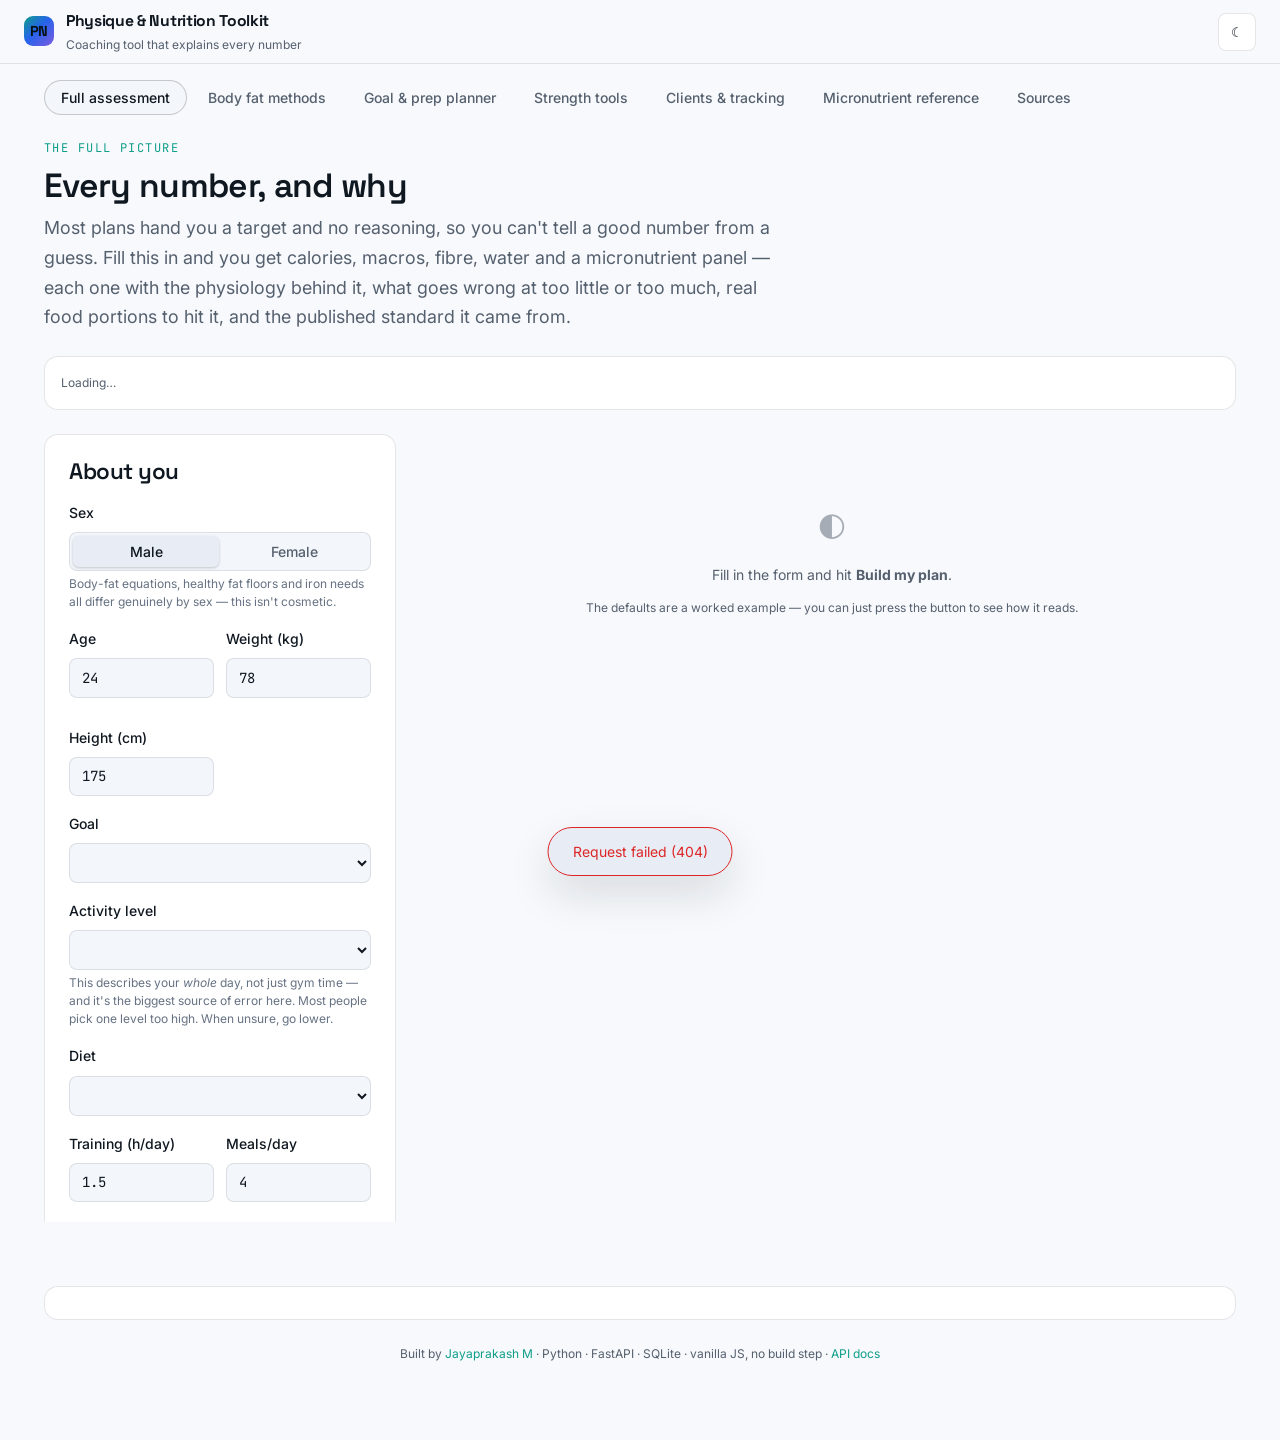
==== static/index.html @ 99d25354 "Physique & Nutrition Coaching Toolkit — evidence-based targets that explain themselves A coaching to" ====
<!DOCTYPE html>
<html lang="en" data-theme="dark">
<head>
  <meta charset="UTF-8" />
  <meta name="viewport" content="width=device-width, initial-scale=1.0" />
  <title>Physique &amp; Nutrition Coaching Toolkit</title>
  <meta name="description" content="Evidence-based physique and nutrition targets that explain themselves — every number comes with the physiology behind it, real food portions, and the published standard it came from." />

  <link rel="icon" type="image/svg+xml" href="/static/favicon.svg" />

  <link rel="preconnect" href="https://fonts.googleapis.com" />
  <link rel="preconnect" href="https://fonts.gstatic.com" crossorigin />
  <link href="https://fonts.googleapis.com/css2?family=Space+Grotesk:wght@400;500;600;700&family=Inter:wght@400;500;600&family=JetBrains+Mono:wght@400;500;600;700&display=swap" rel="stylesheet" />

  <link rel="stylesheet" href="/static/css/theme.css" />
  <link rel="stylesheet" href="/static/css/app.css" />
</head>
<body>

<!-- ========================= NAV ========================= -->
<nav class="nav">
  <div class="nav__brand">
    <span class="nav__mark" aria-hidden="true">PN</span>
    <span class="nav__brand-text">
      Physique &amp; Nutrition Toolkit
      <span class="nav__brand-sub">Coaching tool that explains every number</span>
    </span>
  </div>
  <span class="nav__spacer"></span>
  <button class="icon-btn" id="themeToggle" title="Switch light / dark theme" aria-label="Switch theme">
    <span id="themeIcon" aria-hidden="true">☀</span>
  </button>
</nav>

<!-- ========================= TABS ========================= -->
<div class="tabs" role="tablist" aria-label="Sections">
  <button class="tab" role="tab" data-tab="assess"   aria-selected="true">Full assessment</button>
  <button class="tab" role="tab" data-tab="bodyfat"  aria-selected="false">Body fat methods</button>
  <button class="tab" role="tab" data-tab="prep"     aria-selected="false">Goal &amp; prep planner</button>
  <button class="tab" role="tab" data-tab="strength" aria-selected="false">Strength tools</button>
  <button class="tab" role="tab" data-tab="clients"  aria-selected="false">Clients &amp; tracking</button>
  <button class="tab" role="tab" data-tab="learn"    aria-selected="false">Micronutrient reference</button>
  <button class="tab" role="tab" data-tab="sources"  aria-selected="false">Sources</button>
</div>

<main class="wrap">

  <!-- ================= TAB: FULL ASSESSMENT ================= -->
  <section class="panel" id="panel-assess" role="tabpanel">
    <div class="page-head">
      <div class="eyebrow">The full picture</div>
      <h1>Every number, and why</h1>
      <p>
        Most plans hand you a target and no reasoning, so you can't tell a good
        number from a guess. Fill this in and you get calories, macros, fibre,
        water and a micronutrient panel — each one with the physiology behind it,
        what goes wrong at too little or too much, real food portions to hit it,
        and the published standard it came from.
      </p>
    </div>

    <div class="disclaimer" id="disclaimerTop">Loading…</div>

    <div class="split">
      <!-- ---------- FORM RAIL ---------- -->
      <form class="rail" id="assessForm">
        <div class="card">
          <div class="card__head"><h2>About you</h2></div>

          <div class="field">
            <span class="field-label">Sex</span>
            <div class="seg" data-seg="sex">
              <button type="button" data-value="male" aria-pressed="true">Male</button>
              <button type="button" data-value="female" aria-pressed="false">Female</button>
            </div>
            <div class="field__help">
              Body-fat equations, healthy fat floors and iron needs all differ
              genuinely by sex — this isn't cosmetic.
            </div>
          </div>

          <div class="row">
            <div class="field">
              <label for="age">Age</label>
              <input type="number" id="age" value="24" min="10" max="100" required />
            </div>
            <div class="field">
              <label for="weight">Weight (kg)</label>
              <input type="number" id="weight" value="78" min="25" max="300" step="0.1" required />
            </div>
            <div class="field">
              <label for="height">Height (cm)</label>
              <input type="number" id="height" value="175" min="100" max="250" step="0.5" required />
            </div>
          </div>

          <div class="field">
            <label for="goal">Goal</label>
            <select id="goal"></select>
          </div>

          <div class="field">
            <label for="activity">Activity level</label>
            <select id="activity"></select>
            <div class="field__help">
              This describes your <em>whole</em> day, not just gym time — and it's
              the biggest source of error here. Most people pick one level too
              high. When unsure, go lower.
            </div>
          </div>

          <div class="field">
            <label for="diet">Diet</label>
            <select id="diet"></select>
          </div>

          <div class="row">
            <div class="field">
              <label for="trainingHours">Training (h/day)</label>
              <input type="number" id="trainingHours" value="1.5" min="0" max="8" step="0.25" />
            </div>
            <div class="field">
              <label for="meals">Meals/day</label>
              <input type="number" id="meals" value="4" min="1" max="8" />
            </div>
          </div>

          <div class="field">
            <label for="climate">Climate</label>
            <select id="climate"></select>
          </div>
        </div>

        <!-- ---------- MEASUREMENTS ---------- -->
        <div class="card">
          <div class="card__head"><h2>Measurements</h2></div>
          <p class="card__hint" id="techniqueHint"></p>

          <details class="fold" open>
            <summary>Already know your body fat?</summary>
            <div class="fold__body">
              <div class="field">
                <label for="bodyfatPct">Body fat %</label>
                <input type="number" id="bodyfatPct" min="2" max="70" step="0.1" placeholder="e.g. 15.2" />
                <div class="field__help">
                  From a DEXA scan, BodPod, InBody or a coach's callipers. If you
                  enter this it overrides every estimate below — a real
                  measurement beats a formula.
                </div>
              </div>
            </div>
          </details>

          <details class="fold" open>
            <summary>Tape measurements (Navy method)</summary>
            <div class="fold__body">
              <div class="row">
                <div class="field">
                  <label for="g_neck">Neck (cm)</label>
                  <input type="number" id="g_neck" value="39" min="20" max="70" step="0.5" />
                </div>
                <div class="field">
                  <label for="g_waist">Waist (cm)</label>
                  <input type="number" id="g_waist" value="82" min="40" max="200" step="0.5" />
                </div>
                <div class="field" id="hipField">
                  <label for="g_hip">Hip (cm)</label>
                  <input type="number" id="g_hip" min="50" max="200" step="0.5" />
                </div>
              </div>
              <div class="field__help" id="girthHelp"></div>
            </div>
          </details>

          <details class="fold">
            <summary>Calliper skinfolds (Jackson–Pollock)</summary>
            <div class="fold__body">
              <p class="xs muted">
                Fill 3 sites for the 3-site equation, or all 7 for the 7-site.
                Sites for the 3-site method differ by sex — the ones you need are
                marked below.
              </p>
              <div class="row">
                <div class="field"><label for="s_chest">Chest (mm)</label><input type="number" id="s_chest" min="1" max="80" step="0.5" /></div>
                <div class="field"><label for="s_abdomen">Abdomen (mm)</label><input type="number" id="s_abdomen" min="1" max="80" step="0.5" /></div>
                <div class="field"><label for="s_thigh">Thigh (mm)</label><input type="number" id="s_thigh" min="1" max="80" step="0.5" /></div>
                <div class="field"><label for="s_triceps">Triceps (mm)</label><input type="number" id="s_triceps" min="1" max="80" step="0.5" /></div>
                <div class="field"><label for="s_suprailiac">Suprailiac (mm)</label><input type="number" id="s_suprailiac" min="1" max="80" step="0.5" /></div>
                <div class="field"><label for="s_subscapular">Subscapular (mm)</label><input type="number" id="s_subscapular" min="1" max="80" step="0.5" /></div>
                <div class="field"><label for="s_midaxillary">Midaxillary (mm)</label><input type="number" id="s_midaxillary" min="1" max="80" step="0.5" /></div>
              </div>
              <div class="field__help" id="skinfoldHelp"></div>
            </div>
          </details>
        </div>

        <!-- ---------- CONTEXT / SAFETY ---------- -->
        <div class="card">
          <div class="card__head"><h2>Goal &amp; safety context</h2></div>

          <div class="field">
            <label for="targetBf">Target body fat % <span class="muted xs">(optional)</span></label>
            <input type="number" id="targetBf" min="2" max="60" step="0.5" placeholder="e.g. 12" />
          </div>

          <label class="checkbox">
            <input type="checkbox" id="contestPrep" />
            <span>Preparing for a contest
              <small>Adds prep-specific electrolyte and micronutrient flags</small>
            </span>
          </label>

          <label class="checkbox">
            <input type="checkbox" id="pregnant" />
            <span>Pregnant or breastfeeding
              <small>Needs clinical guidance — these targets won't apply</small>
            </span>
          </label>

          <label class="checkbox">
            <input type="checkbox" id="medicalConditions" />
            <span>Managing a medical condition
              <small>Kidney, liver, thyroid, diabetes, heart — anything that changes safe targets</small>
            </span>
          </label>

          <button type="submit" class="btn btn--primary btn--full" id="assessBtn">
            Build my plan
          </button>
        </div>
      </form>

      <!-- ---------- RESULTS ---------- -->
      <div id="assessResults">
        <div class="empty">
          <div class="empty__icon" aria-hidden="true">◐</div>
          <p>Fill in the form and hit <strong>Build my plan</strong>.</p>
          <p class="xs">The defaults are a worked example — you can just press the button to see how it reads.</p>
        </div>
      </div>
    </div>
  </section>

  <!-- ================= TAB: BODY FAT ================= -->
  <section class="panel" id="panel-bodyfat" role="tabpanel" hidden>
    <div class="page-head">
      <div class="eyebrow">Four methods, one body</div>
      <h1>Body fat, honestly</h1>
      <p>
        Four estimation methods run side by side. They will disagree — and that
        disagreement is the most useful thing on the screen, because it shows you
        the error bars every single-number body-fat reading hides.
      </p>
    </div>

    <div class="split">
      <form class="rail" id="bfForm">
        <div class="card">
          <div class="card__head"><h2>Measurements</h2></div>

          <div class="field">
            <span class="field-label">Sex</span>
            <div class="seg" data-seg="bfSex">
              <button type="button" data-value="male" aria-pressed="true">Male</button>
              <button type="button" data-value="female" aria-pressed="false">Female</button>
            </div>
          </div>

          <div class="row">
            <div class="field"><label for="bf_age">Age</label><input type="number" id="bf_age" value="24" min="10" max="100" /></div>
            <div class="field"><label for="bf_weight">Weight (kg)</label><input type="number" id="bf_weight" value="78" min="25" max="300" step="0.1" /></div>
            <div class="field"><label for="bf_height">Height (cm)</label><input type="number" id="bf_height" value="175" min="100" max="250" step="0.5" /></div>
          </div>

          <details class="fold" open>
            <summary>Tape (Navy)</summary>
            <div class="fold__body">
              <div class="row">
                <div class="field"><label for="bf_neck">Neck (cm)</label><input type="number" id="bf_neck" value="39" step="0.5" /></div>
                <div class="field"><label for="bf_waist">Waist (cm)</label><input type="number" id="bf_waist" value="82" step="0.5" /></div>
                <div class="field"><label for="bf_hip">Hip (cm)</label><input type="number" id="bf_hip" step="0.5" /></div>
              </div>
            </div>
          </details>

          <details class="fold" open>
            <summary>Skinfolds (mm)</summary>
            <div class="fold__body">
              <div class="row">
                <div class="field"><label for="bf_s_chest">Chest</label><input type="number" id="bf_s_chest" value="8" step="0.5" /></div>
                <div class="field"><label for="bf_s_abdomen">Abdomen</label><input type="number" id="bf_s_abdomen" value="16" step="0.5" /></div>
                <div class="field"><label for="bf_s_thigh">Thigh</label><input type="number" id="bf_s_thigh" value="10" step="0.5" /></div>
                <div class="field"><label for="bf_s_triceps">Triceps</label><input type="number" id="bf_s_triceps" step="0.5" /></div>
                <div class="field"><label for="bf_s_suprailiac">Suprailiac</label><input type="number" id="bf_s_suprailiac" step="0.5" /></div>
                <div class="field"><label for="bf_s_subscapular">Subscapular</label><input type="number" id="bf_s_subscapular" step="0.5" /></div>
                <div class="field"><label for="bf_s_midaxillary">Midaxillary</label><input type="number" id="bf_s_midaxillary" step="0.5" /></div>
              </div>
            </div>
          </details>

          <button type="submit" class="btn btn--primary btn--full">Compare methods</button>
        </div>
      </form>

      <div id="bfResults">
        <div class="empty">
          <div class="empty__icon" aria-hidden="true">◑</div>
          <p>Enter measurements to compare all four methods.</p>
        </div>
      </div>
    </div>
  </section>

  <!-- ================= TAB: PREP PLANNER ================= -->
  <section class="panel" id="panel-prep" role="tabpanel" hidden>
    <div class="page-head">
      <div class="eyebrow">From here to there</div>
      <h1>Goal &amp; contest prep planner</h1>
      <p>
        "I'm X% now and want Y% by this date." This works out the weekly rate that
        needs, projects it week by week, and tells you plainly if the timeline is
        asking for something that costs muscle.
      </p>
    </div>

    <div class="split">
      <form class="rail" id="prepForm">
        <div class="card">
          <div class="card__head"><h2>Your target</h2></div>

          <div class="field">
            <span class="field-label">Sex</span>
            <div class="seg" data-seg="prepSex">
              <button type="button" data-value="male" aria-pressed="true">Male</button>
              <button type="button" data-value="female" aria-pressed="false">Female</button>
            </div>
          </div>

          <div class="field">
            <label for="p_weight">Current weight (kg)</label>
            <input type="number" id="p_weight" value="85" min="25" max="300" step="0.1" />
          </div>
          <div class="field">
            <label for="p_current">Current body fat %</label>
            <input type="number" id="p_current" value="20" min="2" max="70" step="0.1" />
          </div>
          <div class="field">
            <label for="p_target">Target body fat %</label>
            <input type="number" id="p_target" value="12" min="2" max="60" step="0.1" />
          </div>
          <div class="field">
            <label for="p_weeks">Weeks available</label>
            <input type="number" id="p_weeks" value="20" min="1" max="104" />
            <div class="field__help">
              Weeks until your date. This is the one variable you can change for
              free — everything else costs you muscle.
            </div>
          </div>

          <button type="submit" class="btn btn--primary btn--full">Project it</button>
        </div>
      </form>

      <div id="prepResults">
        <div class="empty">
          <div class="empty__icon" aria-hidden="true">◒</div>
          <p>Set a target and a deadline to see the week-by-week projection.</p>
        </div>
      </div>
    </div>
  </section>

  <!-- ================= TAB: STRENGTH ================= -->
  <section class="panel" id="panel-strength" role="tabpanel" hidden>
    <div class="page-head">
      <div class="eyebrow">Barbell maths</div>
      <h1>Strength tools</h1>
      <p>
        Estimate a one-rep max from a set you actually did, turn it into a
        percentage-based loading table, and score a powerlifting total against
        bodyweight with DOTS and Wilks.
      </p>
    </div>

    <div class="split">
      <form class="rail" id="strForm">
        <div class="card">
          <div class="card__head"><h2>1RM estimate</h2></div>
          <div class="row">
            <div class="field">
              <label for="st_weight">Weight lifted (kg)</label>
              <input type="number" id="st_weight" value="140" min="1" max="600" step="0.5" />
            </div>
            <div class="field">
              <label for="st_reps">Reps completed</label>
              <input type="number" id="st_reps" value="5" min="1" max="20" />
            </div>
          </div>
          <div class="field__help">
            Only meaningful if the set was close to failure. Below ~10 reps is
            most accurate — a 20-rep set measures conditioning, not max strength.
          </div>
        </div>

        <div class="card">
          <div class="card__head"><h3>Powerlifting total <span class="chip">optional</span></h3></div>
          <div class="field">
            <span class="field-label">Sex</span>
            <div class="seg" data-seg="strSex">
              <button type="button" data-value="male" aria-pressed="true">Male</button>
              <button type="button" data-value="female" aria-pressed="false">Female</button>
            </div>
          </div>
          <div class="row">
            <div class="field">
              <label for="st_bw">Bodyweight (kg)</label>
              <input type="number" id="st_bw" value="83" min="25" max="300" step="0.1" />
            </div>
            <div class="field">
              <label for="st_total">Total (kg)</label>
              <input type="number" id="st_total" value="520" min="50" max="1500" step="2.5" />
            </div>
          </div>
          <div class="field__help">Squat + bench + deadlift combined.</div>
          <button type="submit" class="btn btn--primary btn--full">Calculate</button>
        </div>
      </form>

      <div id="strResults">
        <div class="empty">
          <div class="empty__icon" aria-hidden="true">◓</div>
          <p>Enter a set to estimate your 1RM.</p>
        </div>
      </div>
    </div>
  </section>

  <!-- ================= TAB: CLIENTS ================= -->
  <section class="panel" id="panel-clients" role="tabpanel" hidden>
    <div class="page-head">
      <div class="eyebrow">Track it over time</div>
      <h1>Clients &amp; progress</h1>
      <p>
        Save a client, log measurements over time, and watch the trend. A single
        reading is noise — the line across eight weeks is the information.
      </p>
    </div>

    <div class="split">
      <div class="rail">
        <div class="card">
          <div class="card__head"><h2>New client</h2></div>
          <form id="clientForm">
            <div class="field">
              <label for="c_name">Name</label>
              <input type="text" id="c_name" required maxlength="80" placeholder="Client name" />
            </div>
            <div class="field">
              <span class="field-label">Sex</span>
              <div class="seg" data-seg="cSex">
                <button type="button" data-value="male" aria-pressed="true">Male</button>
                <button type="button" data-value="female" aria-pressed="false">Female</button>
              </div>
            </div>
            <div class="row">
              <div class="field"><label for="c_age">Age</label><input type="number" id="c_age" value="25" min="10" max="100" /></div>
              <div class="field"><label for="c_height">Height (cm)</label><input type="number" id="c_height" value="172" min="100" max="250" step="0.5" /></div>
            </div>
            <div class="field">
              <label for="c_diet">Diet</label>
              <select id="c_diet"></select>
            </div>
            <div class="field">
              <label for="c_goal">Goal</label>
              <select id="c_goal"></select>
            </div>
            <div class="field">
              <label for="c_notes">Notes</label>
              <textarea id="c_notes" maxlength="2000" placeholder="Training history, injuries, preferences…"></textarea>
            </div>
            <button type="submit" class="btn btn--primary btn--full">Add client</button>
          </form>
        </div>

        <div class="card">
          <div class="card__head"><h2>Clients</h2></div>
          <div id="clientList"><p class="muted small">No clients yet.</p></div>
        </div>
      </div>

      <div id="clientDetail">
        <div class="empty">
          <div class="empty__icon" aria-hidden="true">◔</div>
          <p>Add a client, or pick one from the list.</p>
        </div>
      </div>
    </div>
  </section>

  <!-- ================= TAB: MICRONUTRIENT REFERENCE ================= -->
  <section class="panel" id="panel-learn" role="tabpanel" hidden>
    <div class="page-head">
      <div class="eyebrow">The part nobody covers</div>
      <h1>Micronutrient reference</h1>
      <p>
        Every vitamin and mineral that matters for someone training hard: what it
        does, why athletes and dieters fall short, what deficiency actually feels
        like, and the best food sources. Indian RDAs (ICMR-NIN 2020) shown next to
        the Western reference — because for iron and zinc they differ a lot, and
        that difference is worth understanding.
      </p>
    </div>

    <div class="card">
      <div class="card__head">
        <h2>Reference targets</h2>
        <div class="seg" data-seg="learnSex" style="max-width:200px">
          <button type="button" data-value="male" aria-pressed="true">Male</button>
          <button type="button" data-value="female" aria-pressed="false">Female</button>
        </div>
      </div>
      <div id="learnPanel"><div class="spinner"></div></div>
    </div>

    <div class="card">
      <div class="card__head"><h2>Who's at higher risk, and why</h2></div>
      <div class="grid" id="riskDefs"></div>
    </div>
  </section>

  <!-- ================= TAB: SOURCES ================= -->
  <section class="panel" id="panel-sources" role="tabpanel" hidden>
    <div class="page-head">
      <div class="eyebrow">Show your working</div>
      <h1>Sources &amp; standards</h1>
      <p>
        Every number in this toolkit traces back to one of these. If a figure here
        disagrees with your dietitian, this list is what makes that a real
        conversation — check the standard, not the calculator.
      </p>
    </div>
    <div id="sourceList"><div class="spinner"></div></div>
  </section>

</main>

<footer class="wrap no-print" style="padding-top:0">
  <div class="disclaimer" id="disclaimerBottom"></div>
  <p class="xs muted center">
    Built by <a href="https://jayaprakash627.github.io" target="_blank" rel="noopener">Jayaprakash M</a>
    · Python · FastAPI · SQLite · vanilla JS, no build step
    · <a href="/docs" target="_blank" rel="noopener">API docs</a>
  </p>
</footer>

<script src="/static/js/api.js"></script>
<script src="/static/js/charts.js"></script>
<script src="/static/js/render.js"></script>
<script src="/static/js/app.js"></script>
</body>
</html>
---- static/css/theme.css ----
/* =============================================================================
 *  theme.css — design tokens + light/dark themes
 * =============================================================================
 *  Same token approach and the same palette as jayaprakash627.github.io, so this
 *  tool reads as part of the same body of work. Everything visual flows from the
 *  custom properties below — to re-skin the app, edit this file only.
 *
 *  Dark is the default. Light theme is a full override, not an afterthought:
 *  a coach may well print or screen-share this in a bright gym.
 * ========================================================================== */

:root {
  /* ---- Type families --------------------------------------------------- */
  --font-display: "Space Grotesk", "Segoe UI", system-ui, sans-serif;
  --font-body:    "Inter", system-ui, -apple-system, "Segoe UI", Roboto, sans-serif;
  --font-mono:    "JetBrains Mono", ui-monospace, "SF Mono", Menlo, Consolas, monospace;

  /* ---- Type scale (fluid) --------------------------------------------- */
  --fs-hero: clamp(2rem, 5vw, 3.2rem);
  --fs-h2:   clamp(1.5rem, 3vw, 2.1rem);
  --fs-h3:   clamp(1.15rem, 2vw, 1.4rem);
  --fs-lead: clamp(1rem, 1.4vw, 1.15rem);
  --fs-body: 1rem;
  --fs-sm:   0.875rem;
  --fs-xs:   0.75rem;
  --fs-num:  clamp(2rem, 5vw, 3rem);   /* the big target numbers */

  /* ---- Spacing --------------------------------------------------------- */
  --sp-1: 0.25rem; --sp-2: 0.5rem;  --sp-3: 0.75rem; --sp-4: 1rem;
  --sp-5: 1.5rem;  --sp-6: 2rem;    --sp-7: 3rem;    --sp-8: 4rem;

  /* ---- Radius ---------------------------------------------------------- */
  --radius-sm: 8px;
  --radius: 14px;
  --radius-lg: 22px;
  --radius-pill: 999px;

  /* ---- Layout ---------------------------------------------------------- */
  --container: 1240px;
  --nav-h: 64px;

  /* ---- Motion ---------------------------------------------------------- */
  --ease: cubic-bezier(0.22, 1, 0.36, 1);
  --dur-fast: 160ms;
  --dur: 320ms;
}

/* ========================== DARK THEME (default) ========================= */
:root,
:root[data-theme="dark"] {
  --bg:          #0A0E14;
  --bg-2:        #0c111a;
  --surface:     #121821;
  --surface-2:   #161d28;
  --surface-3:   #1b2431;
  --line:        rgba(255, 255, 255, 0.09);
  --line-strong: rgba(255, 255, 255, 0.16);

  --text:       #E6EDF3;
  --text-muted: #8b97a6;
  --text-faint: #77818f;

  --teal:   #5EEAD4;
  --violet: #A78BFA;
  --blue:   #6EA8FE;

  --accent: var(--teal);
  --gradient: linear-gradient(135deg, #5EEAD4 0%, #6EA8FE 45%, #A78BFA 100%);
  --gradient-soft: linear-gradient(135deg, rgba(94,234,212,0.14), rgba(167,139,250,0.14));

  /* Semantic — safety flags, risk bands. Tuned for AA contrast on --surface. */
  --good:    #4ADE80;
  --ok:      #5EEAD4;
  --caution: #FBBF24;
  --danger:  #F87171;

  --good-bg:    rgba(74, 222, 128, 0.11);
  --ok-bg:      rgba(94, 234, 212, 0.11);
  --caution-bg: rgba(251, 191, 36, 0.12);
  --danger-bg:  rgba(248, 113, 113, 0.12);

  /* Macro identity colours — kept consistent everywhere a macro appears, so
     the donut, the bars and the cards all agree without a legend. */
  --c-protein: #6EA8FE;
  --c-fat:     #FBBF24;
  --c-carbs:   #5EEAD4;
  --c-fibre:   #A78BFA;
  --c-water:   #60A5FA;

  --shadow: 0 4px 24px rgba(0, 0, 0, 0.4);
  --shadow-lg: 0 18px 50px rgba(0, 0, 0, 0.55);
}

/* ============================== LIGHT THEME ============================== */
:root[data-theme="light"] {
  --bg:          #F7F9FC;
  --bg-2:        #eef2f8;
  --surface:     #FFFFFF;
  --surface-2:   #F3F6FA;
  --surface-3:   #E8EDF5;
  --line:        rgba(10, 14, 20, 0.10);
  --line-strong: rgba(10, 14, 20, 0.20);

  --text:       #0F1720;
  --text-muted: #55606e;
  --text-faint: #667283;

  /* Darkened accents — the dark-theme values fail contrast on white. */
  --teal:   #0F9E8A;
  --violet: #7C5CE0;
  --blue:   #2563EB;

  --accent: var(--teal);
  --gradient: linear-gradient(135deg, #0F9E8A 0%, #2563EB 45%, #7C5CE0 100%);
  --gradient-soft: linear-gradient(135deg, rgba(15,158,138,0.10), rgba(124,92,224,0.10));

  --good:    #15803D;
  --ok:      #0F9E8A;
  --caution: #B45309;
  --danger:  #DC2626;

  --good-bg:    rgba(21, 128, 61, 0.09);
  --ok-bg:      rgba(15, 158, 138, 0.09);
  --caution-bg: rgba(180, 83, 9, 0.10);
  --danger-bg:  rgba(220, 38, 38, 0.09);

  --c-protein: #2563EB;
  --c-fat:     #B45309;
  --c-carbs:   #0F9E8A;
  --c-fibre:   #7C5CE0;
  --c-water:   #2563EB;

  --shadow: 0 4px 20px rgba(15, 23, 42, 0.08);
  --shadow-lg: 0 18px 44px rgba(15, 23, 42, 0.13);
}

/* Respect a reduced-motion preference — several panels animate on open. */
@media (prefers-reduced-motion: reduce) {
  *, *::before, *::after {
    animation-duration: 0.01ms !important;
    transition-duration: 0.01ms !important;
  }
}
---- static/css/app.css ----
/* =============================================================================
 *  app.css — layout and components
 * =============================================================================
 *  Organised top-down in the order you meet things on screen:
 *    reset → nav → layout → forms → cards → the "why" panels → tables →
 *    charts → micronutrients → print
 *
 *  The educational content is the product, so the typography of the explanation
 *  panels gets as much attention as the numbers: measured line length, real
 *  paragraph spacing, and a left rule so a long "why" reads as a quote rather
 *  than a wall.
 * ========================================================================== */

/* ------------------------------- Reset ---------------------------------- */
*, *::before, *::after { box-sizing: border-box; }

html { scroll-behavior: smooth; }

body {
  margin: 0;
  background: var(--bg);
  color: var(--text);
  font-family: var(--font-body);
  font-size: var(--fs-body);
  line-height: 1.65;
  -webkit-font-smoothing: antialiased;
  text-rendering: optimizeLegibility;
}

h1, h2, h3, h4 {
  font-family: var(--font-display);
  font-weight: 600;
  line-height: 1.15;
  letter-spacing: -0.02em;
  margin: 0;
}

p { margin: 0 0 var(--sp-3); }
a { color: var(--accent); text-decoration: none; }
a:hover { text-decoration: underline; }

button { font-family: inherit; cursor: pointer; }

.mono {
  font-family: var(--font-mono);
  font-feature-settings: "tnum" 1, "zero" 1;
}

.sr-only {
  position: absolute; width: 1px; height: 1px; padding: 0; margin: -1px;
  overflow: hidden; clip: rect(0, 0, 0, 0); white-space: nowrap; border: 0;
}

:focus-visible {
  outline: 2px solid var(--accent);
  outline-offset: 2px;
  border-radius: 4px;
}

/* ------------------------------ Nav bar --------------------------------- */
.nav {
  position: sticky; top: 0; z-index: 50;
  height: var(--nav-h);
  display: flex; align-items: center; gap: var(--sp-4);
  padding: 0 var(--sp-5);
  background: color-mix(in srgb, var(--bg) 88%, transparent);
  backdrop-filter: blur(14px);
  border-bottom: 1px solid var(--line);
}

.nav__brand {
  display: flex; align-items: center; gap: var(--sp-3);
  font-family: var(--font-display); font-weight: 700;
  letter-spacing: -0.02em; white-space: nowrap;
}

.nav__mark {
  width: 30px; height: 30px; border-radius: 9px;
  background: var(--gradient);
  display: grid; place-items: center;
  color: #06121a; font-weight: 700; font-size: 0.9rem;
  flex-shrink: 0;
}

.nav__brand-text { font-size: 0.98rem; }
.nav__brand-sub {
  display: block; font-family: var(--font-body); font-weight: 400;
  font-size: var(--fs-xs); color: var(--text-muted); letter-spacing: 0;
}

.nav__spacer { flex: 1; }

.icon-btn {
  display: grid; place-items: center;
  width: 38px; height: 38px;
  border-radius: var(--radius-sm);
  border: 1px solid var(--line);
  background: var(--surface);
  color: var(--text);
  transition: border-color var(--dur-fast) var(--ease), background var(--dur-fast);
}
.icon-btn:hover { border-color: var(--line-strong); background: var(--surface-2); }

/* ------------------------------- Tabs ----------------------------------- */
.tabs {
  display: flex; gap: var(--sp-1);
  overflow-x: auto; scrollbar-width: none;
  padding: var(--sp-4) var(--sp-5) 0;
  max-width: var(--container); margin: 0 auto;
}
.tabs::-webkit-scrollbar { display: none; }

.tab {
  flex-shrink: 0;
  padding: var(--sp-2) var(--sp-4);
  border: 1px solid transparent;
  border-radius: var(--radius-pill);
  background: transparent;
  color: var(--text-muted);
  font-size: var(--fs-sm); font-weight: 500;
  transition: all var(--dur-fast) var(--ease);
}
.tab:hover { color: var(--text); background: var(--surface); }
.tab[aria-selected="true"] {
  background: var(--surface-2);
  border-color: var(--line-strong);
  color: var(--text);
}

/* ------------------------------ Layout ---------------------------------- */
.wrap {
  max-width: var(--container);
  margin: 0 auto;
  padding: var(--sp-5) var(--sp-5) var(--sp-8);
}

.panel[hidden] { display: none; }

.page-head { margin-bottom: var(--sp-5); }
.page-head h1 { font-size: var(--fs-h2); margin-bottom: var(--sp-2); }
.page-head p {
  color: var(--text-muted); max-width: 68ch; font-size: var(--fs-lead);
}

.eyebrow {
  font-family: var(--font-mono);
  font-size: var(--fs-xs);
  letter-spacing: 0.12em;
  text-transform: uppercase;
  color: var(--accent);
  margin-bottom: var(--sp-2);
}

/* Two-column: form rail + results. Collapses under 1000px. */
.split {
  display: grid;
  grid-template-columns: minmax(300px, 360px) 1fr;
  gap: var(--sp-5);
  align-items: start;
}
@media (max-width: 1000px) {
  .split { grid-template-columns: 1fr; }
}

.rail {
  position: sticky; top: calc(var(--nav-h) + var(--sp-4));
  max-height: calc(100vh - var(--nav-h) - var(--sp-7));
  overflow-y: auto;
  padding-right: var(--sp-2);
}
@media (max-width: 1000px) {
  .rail { position: static; max-height: none; overflow: visible; }
}

/* ------------------------------- Cards ---------------------------------- */
.card {
  background: var(--surface);
  border: 1px solid var(--line);
  border-radius: var(--radius);
  padding: var(--sp-5);
  margin-bottom: var(--sp-4);
}

.card--flush { padding: 0; overflow: hidden; }

.card__head {
  display: flex; align-items: baseline; justify-content: space-between;
  gap: var(--sp-3); flex-wrap: wrap;
  margin-bottom: var(--sp-4);
}
.card__head h2 { font-size: var(--fs-h3); }
.card__head h3 { font-size: 1.05rem; }

.card__hint {
  font-size: var(--fs-sm); color: var(--text-muted);
  max-width: 70ch; margin-bottom: var(--sp-4);
}

.grid {
  display: grid;
  gap: var(--sp-4);
  grid-template-columns: repeat(auto-fit, minmax(260px, 1fr));
}
.grid--2 { grid-template-columns: repeat(auto-fit, minmax(320px, 1fr)); }
.grid--tight { gap: var(--sp-3); grid-template-columns: repeat(auto-fit, minmax(150px, 1fr)); }

/* ------------------------------- Forms ---------------------------------- */
.field { margin-bottom: var(--sp-4); }

.field > label,
.field-label {
  display: block;
  font-size: var(--fs-sm); font-weight: 500;
  margin-bottom: var(--sp-2);
  color: var(--text);
}

.field__help {
  font-size: var(--fs-xs);
  color: var(--text-faint);
  margin-top: var(--sp-1);
  line-height: 1.5;
}

input[type="number"], input[type="text"], input[type="date"], select, textarea {
  width: 100%;
  padding: 0.6rem 0.75rem;
  background: var(--surface-2);
  border: 1px solid var(--line);
  border-radius: var(--radius-sm);
  color: var(--text);
  font-family: var(--font-mono);
  font-size: var(--fs-sm);
  transition: border-color var(--dur-fast);
}
select, textarea { font-family: var(--font-body); }
textarea { resize: vertical; min-height: 70px; }

input:hover, select:hover, textarea:hover { border-color: var(--line-strong); }
input:focus, select:focus, textarea:focus {
  outline: none; border-color: var(--accent);
}

/* Number inputs: hide the spinners, they're fiddly on a phone. */
input[type="number"]::-webkit-outer-spin-button,
input[type="number"]::-webkit-inner-spin-button { -webkit-appearance: none; margin: 0; }
input[type="number"] { -moz-appearance: textfield; appearance: textfield; }

.row {
  display: grid; gap: var(--sp-3);
  grid-template-columns: repeat(auto-fit, minmax(110px, 1fr));
}

/* Segmented control — used for sex, goal, diet. Bigger tap targets than a
   <select> and shows all options at once, which matters for goal choice. */
.seg {
  display: flex; gap: 2px;
  background: var(--surface-2);
  border: 1px solid var(--line);
  border-radius: var(--radius-sm);
  padding: 3px;
}
.seg button {
  flex: 1;
  padding: 0.45rem 0.5rem;
  border: none; border-radius: 6px;
  background: transparent; color: var(--text-muted);
  font-size: var(--fs-sm); font-weight: 500;
  transition: all var(--dur-fast) var(--ease);
}
.seg button[aria-pressed="true"] {
  background: var(--surface-3); color: var(--text);
  box-shadow: 0 1px 3px rgba(0,0,0,0.2);
}

.checkbox {
  display: flex; align-items: flex-start; gap: var(--sp-3);
  padding: var(--sp-3);
  background: var(--surface-2);
  border: 1px solid var(--line);
  border-radius: var(--radius-sm);
  margin-bottom: var(--sp-3);
  cursor: pointer;
}
.checkbox input { width: auto; margin-top: 3px; flex-shrink: 0; accent-color: var(--accent); }
.checkbox span { font-size: var(--fs-sm); }
.checkbox small { display: block; color: var(--text-faint); font-size: var(--fs-xs); }

/* Buttons */
.btn {
  display: inline-flex; align-items: center; justify-content: center; gap: var(--sp-2);
  padding: 0.7rem 1.2rem;
  border: 1px solid transparent;
  border-radius: var(--radius-sm);
  font-size: var(--fs-sm); font-weight: 600;
  transition: all var(--dur-fast) var(--ease);
}
.btn--primary { background: var(--gradient); color: #06121a; }
.btn--primary:hover { filter: brightness(1.08); }
.btn--ghost {
  background: var(--surface-2); border-color: var(--line); color: var(--text);
}
.btn--ghost:hover { border-color: var(--line-strong); background: var(--surface-3); }
.btn--danger { background: var(--danger-bg); color: var(--danger); border-color: var(--danger); }
.btn--full { width: 100%; }
.btn--sm { padding: 0.4rem 0.75rem; font-size: var(--fs-xs); }
.btn:disabled { opacity: 0.5; cursor: not-allowed; }

/* Collapsible measurement groups inside the form rail */
.fold { border: 1px solid var(--line); border-radius: var(--radius-sm); margin-bottom: var(--sp-3); }
.fold > summary {
  padding: var(--sp-3) var(--sp-4);
  cursor: pointer; font-size: var(--fs-sm); font-weight: 500;
  list-style: none; display: flex; align-items: center; justify-content: space-between;
}
.fold > summary::-webkit-details-marker { display: none; }
.fold > summary::after {
  content: "+"; font-family: var(--font-mono); color: var(--text-muted); font-size: 1.1rem;
}
.fold[open] > summary::after { content: "−"; }
.fold[open] > summary { border-bottom: 1px solid var(--line); }
.fold__body { padding: var(--sp-4); }
.fold__body .field:last-child { margin-bottom: 0; }

/* --------------------------- Number displays ---------------------------- */
/* The hero targets: kcal, protein, fat, carbs, fibre, water. */
.target {
  position: relative;
  background: var(--surface);
  border: 1px solid var(--line);
  border-radius: var(--radius);
  padding: var(--sp-5);
  overflow: hidden;
}
/* A 3px accent rail on the left, coloured by macro. */
.target::before {
  content: ""; position: absolute; inset: 0 auto 0 0; width: 3px;
  background: var(--tint, var(--accent));
}
.target--protein { --tint: var(--c-protein); }
.target--fat     { --tint: var(--c-fat); }
.target--carbs   { --tint: var(--c-carbs); }
.target--fibre   { --tint: var(--c-fibre); }
.target--water   { --tint: var(--c-water); }
.target--kcal    { --tint: var(--accent); }

.target__label {
  display: flex; align-items: center; gap: var(--sp-2);
  font-size: var(--fs-sm); font-weight: 600;
  text-transform: uppercase; letter-spacing: 0.06em;
  color: var(--tint, var(--accent));
  margin-bottom: var(--sp-2);
}

.target__value {
  font-family: var(--font-mono);
  font-size: var(--fs-num); font-weight: 700;
  line-height: 1; letter-spacing: -0.03em;
  display: flex; align-items: baseline; gap: var(--sp-2);
  margin-bottom: var(--sp-2);
}
.target__unit {
  font-size: var(--fs-sm); font-weight: 400; color: var(--text-muted);
  letter-spacing: 0;
}

.target__headline {
  font-family: var(--font-display);
  font-size: 0.95rem; font-weight: 500;
  color: var(--text); margin-bottom: var(--sp-3);
  line-height: 1.45;
}

.target__meta {
  display: flex; flex-wrap: wrap; gap: var(--sp-2);
  margin-bottom: var(--sp-3);
}

.chip {
  display: inline-flex; align-items: center; gap: 4px;
  padding: 2px 9px;
  border-radius: var(--radius-pill);
  background: var(--surface-2);
  border: 1px solid var(--line);
  font-family: var(--font-mono);
  font-size: var(--fs-xs);
  color: var(--text-muted);
  white-space: nowrap;
}
.chip--good    { background: var(--good-bg);    color: var(--good);    border-color: transparent; }
.chip--ok      { background: var(--ok-bg);      color: var(--ok);      border-color: transparent; }
.chip--caution { background: var(--caution-bg); color: var(--caution); border-color: transparent; }
.chip--danger  { background: var(--danger-bg);  color: var(--danger);  border-color: transparent; }

/* Compact stat, used in grids */
.stat {
  background: var(--surface-2);
  border: 1px solid var(--line);
  border-radius: var(--radius-sm);
  padding: var(--sp-4);
}
.stat__label {
  font-size: var(--fs-xs); text-transform: uppercase; letter-spacing: 0.07em;
  color: var(--text-muted); margin-bottom: var(--sp-2);
}
.stat__value {
  font-family: var(--font-mono); font-size: 1.5rem; font-weight: 600;
  line-height: 1; letter-spacing: -0.02em;
}
.stat__sub { font-size: var(--fs-xs); color: var(--text-faint); margin-top: var(--sp-2); }

/* ======================= THE "WHY THIS NUMBER?" PANEL ====================
 * The core of the product. Collapsed by default so the UI stays clean, and one
 * click from the full physiological reasoning.
 * ====================================================================== */
.why {
  border-top: 1px solid var(--line);
  margin-top: var(--sp-3);
}

.why > summary {
  display: flex; align-items: center; gap: var(--sp-2);
  padding: var(--sp-3) 0 0;
  cursor: pointer; list-style: none;
  font-size: var(--fs-sm); font-weight: 600;
  color: var(--accent);
}
.why > summary::-webkit-details-marker { display: none; }
.why > summary::before {
  content: "?";
  display: grid; place-items: center;
  width: 18px; height: 18px; flex-shrink: 0;
  border-radius: 50%;
  background: var(--gradient-soft);
  border: 1px solid var(--accent);
  font-family: var(--font-mono); font-size: 11px; font-weight: 700;
}
.why > summary:hover { text-decoration: underline; }
.why[open] > summary { margin-bottom: var(--sp-3); }

.why__body {
  animation: fade var(--dur) var(--ease);
  font-size: 0.94rem;
}
@keyframes fade { from { opacity: 0; transform: translateY(-4px); } to { opacity: 1; } }

/* The main reasoning paragraph — left rule, generous leading, measured width. */
.why__reason {
  border-left: 2px solid var(--tint, var(--accent));
  padding-left: var(--sp-4);
  margin-bottom: var(--sp-5);
  max-width: 72ch;
}
.why__reason p { margin-bottom: var(--sp-3); line-height: 1.7; }
.why__reason p:last-child { margin-bottom: 0; }
.why__reason strong { color: var(--text); }

.why__section { margin-bottom: var(--sp-5); }
.why__section:last-child { margin-bottom: 0; }

.why__section-title {
  display: flex; align-items: center; gap: var(--sp-2);
  font-family: var(--font-display); font-size: 0.9rem; font-weight: 600;
  text-transform: uppercase; letter-spacing: 0.07em;
  color: var(--text-muted);
  margin-bottom: var(--sp-3);
}

/* "What it does" — one card per physiological job. */
.jobs { display: grid; gap: var(--sp-3); }
.job {
  background: var(--surface-2);
  border: 1px solid var(--line);
  border-radius: var(--radius-sm);
  padding: var(--sp-4);
}
.job__label {
  font-family: var(--font-display); font-weight: 600;
  font-size: 0.95rem; margin-bottom: var(--sp-2);
  color: var(--tint, var(--accent));
}
.job__text { color: var(--text-muted); font-size: 0.9rem; line-height: 1.65; margin: 0; }

/* Too little / too much, side by side */
.risks { display: grid; gap: var(--sp-4); grid-template-columns: repeat(auto-fit, minmax(260px, 1fr)); }

.risk-box {
  border-radius: var(--radius-sm);
  padding: var(--sp-4);
  border: 1px solid var(--line);
}
.risk-box--low  { background: var(--danger-bg);  border-color: color-mix(in srgb, var(--danger) 30%, transparent); }
.risk-box--high { background: var(--caution-bg); border-color: color-mix(in srgb, var(--caution) 30%, transparent); }

.risk-box__title {
  font-family: var(--font-display); font-weight: 600; font-size: 0.9rem;
  margin-bottom: var(--sp-3);
  display: flex; align-items: center; gap: var(--sp-2);
}
.risk-box--low  .risk-box__title { color: var(--danger); }
.risk-box--high .risk-box__title { color: var(--caution); }

.risk-box ul { margin: 0; padding-left: 1.1rem; }
.risk-box li {
  font-size: 0.88rem; color: var(--text-muted);
  margin-bottom: var(--sp-2); line-height: 1.6;
}
.risk-box li:last-child { margin-bottom: 0; }

/* "How to hit it" — food portions */
.foods { display: grid; gap: var(--sp-2); }
.food-row {
  display: flex; align-items: center; justify-content: space-between; gap: var(--sp-3);
  padding: var(--sp-3);
  background: var(--surface-2);
  border: 1px solid var(--line);
  border-radius: var(--radius-sm);
  font-size: 0.88rem;
}
.food-row__name { font-weight: 500; }
.food-row__portion { color: var(--text-faint); font-size: var(--fs-xs); display: block; }
.food-row__value {
  font-family: var(--font-mono); font-size: var(--fs-sm);
  color: var(--tint, var(--accent)); white-space: nowrap; font-weight: 600;
}

.note {
  font-size: 0.88rem; color: var(--text-muted);
  background: var(--surface-2);
  border-left: 2px solid var(--line-strong);
  padding: var(--sp-3) var(--sp-4);
  border-radius: 0 var(--radius-sm) var(--radius-sm) 0;
  margin-top: var(--sp-3);
}

/* Citations */
.cites { display: flex; flex-direction: column; gap: var(--sp-2); }
.cite {
  display: flex; gap: var(--sp-3);
  font-size: var(--fs-xs);
  padding: var(--sp-3);
  background: var(--surface-2);
  border-radius: var(--radius-sm);
  border: 1px solid var(--line);
}
.cite__org {
  font-family: var(--font-mono); font-weight: 700;
  color: var(--accent); white-space: nowrap; flex-shrink: 0;
}
.cite__body { color: var(--text-muted); }
.cite__body a { font-weight: 500; }
.cite__note { display: block; margin-top: var(--sp-1); color: var(--text-faint); }

/* ------------------------- Safety flag banners -------------------------- */
.verdict {
  display: flex; align-items: flex-start; gap: var(--sp-4);
  padding: var(--sp-5);
  border-radius: var(--radius);
  margin-bottom: var(--sp-4);
  border: 1px solid;
}
.verdict--good    { background: var(--good-bg);    border-color: color-mix(in srgb, var(--good) 35%, transparent); }
.verdict--warning { background: var(--caution-bg); border-color: color-mix(in srgb, var(--caution) 40%, transparent); }
.verdict--danger  { background: var(--danger-bg);  border-color: color-mix(in srgb, var(--danger) 45%, transparent); }

.verdict__icon { font-size: 1.4rem; line-height: 1; flex-shrink: 0; }
.verdict__text { font-family: var(--font-display); font-weight: 600; font-size: 1.05rem; }
.verdict__sub { font-size: var(--fs-sm); color: var(--text-muted); margin-top: var(--sp-1); font-family: var(--font-body); font-weight: 400; }

.flag {
  border: 1px solid var(--line);
  border-left: 3px solid var(--line-strong);
  border-radius: var(--radius-sm);
  padding: var(--sp-4);
  margin-bottom: var(--sp-3);
  background: var(--surface-2);
}
.flag--danger  { border-left-color: var(--danger);  background: var(--danger-bg); }
.flag--warning { border-left-color: var(--caution); background: var(--caution-bg); }
.flag--info    { border-left-color: var(--blue); }

.flag__title {
  font-family: var(--font-display); font-weight: 600; font-size: 0.98rem;
  margin-bottom: var(--sp-2);
  display: flex; align-items: center; gap: var(--sp-2); flex-wrap: wrap;
}
.flag__level {
  font-family: var(--font-mono); font-size: 10px; font-weight: 700;
  text-transform: uppercase; letter-spacing: 0.08em;
  padding: 1px 6px; border-radius: 4px;
}
.flag--danger  .flag__level { background: var(--danger);  color: var(--bg); }
.flag--warning .flag__level { background: var(--caution); color: var(--bg); }
.flag--info    .flag__level { background: var(--blue);    color: var(--bg); }

.flag__msg { font-size: 0.9rem; color: var(--text-muted); margin-bottom: var(--sp-3); line-height: 1.65; }
.flag__action {
  font-size: 0.9rem; padding: var(--sp-3);
  background: color-mix(in srgb, var(--surface) 70%, transparent);
  border-radius: var(--radius-sm);
}
.flag__action strong { color: var(--text); }

/* Blocked state — the plan is visible but visually withdrawn. */
.blocked { position: relative; }
.blocked::after {
  content: ""; position: absolute; inset: 0;
  background: color-mix(in srgb, var(--bg) 55%, transparent);
  border-radius: var(--radius);
  pointer-events: none;
}
.blocked-notice {
  text-align: center; font-size: var(--fs-sm); font-weight: 600;
  color: var(--danger); padding: var(--sp-4);
  background: var(--danger-bg); border-radius: var(--radius-sm);
  margin-bottom: var(--sp-4);
}

/* The persistent disclaimer strip */
.disclaimer {
  font-size: var(--fs-xs); color: var(--text-muted);
  background: var(--surface);
  border: 1px solid var(--line);
  border-radius: var(--radius);
  padding: var(--sp-4);
  line-height: 1.7;
  margin-bottom: var(--sp-5);
}
.disclaimer strong { color: var(--text); }

/* ------------------------------- Tables --------------------------------- */
.table-wrap { overflow-x: auto; border-radius: var(--radius-sm); border: 1px solid var(--line); }

table { width: 100%; border-collapse: collapse; font-size: var(--fs-sm); }

thead th {
  text-align: left;
  padding: var(--sp-3) var(--sp-4);
  background: var(--surface-2);
  font-size: var(--fs-xs); text-transform: uppercase; letter-spacing: 0.07em;
  color: var(--text-muted); font-weight: 600;
  white-space: nowrap;
  border-bottom: 1px solid var(--line);
}

tbody td {
  padding: var(--sp-3) var(--sp-4);
  border-bottom: 1px solid var(--line);
  vertical-align: middle;
}
tbody tr:last-child td { border-bottom: none; }
tbody tr:hover { background: var(--surface-2); }

td.num, th.num { font-family: var(--font-mono); text-align: right; }
tbody td.strong { font-weight: 600; }

/* ------------------------------- Charts --------------------------------- */
.chart-box {
  background: var(--surface-2);
  border: 1px solid var(--line);
  border-radius: var(--radius-sm);
  padding: var(--sp-4);
}
canvas { display: block; width: 100%; height: auto; }

.legend { display: flex; flex-wrap: wrap; gap: var(--sp-4); margin-top: var(--sp-4); }
.legend__item { display: flex; align-items: center; gap: var(--sp-2); font-size: var(--fs-xs); color: var(--text-muted); }
.legend__dot { width: 10px; height: 10px; border-radius: 3px; flex-shrink: 0; }

/* Horizontal bar, used for the body-fat method comparison */
.bars { display: grid; gap: var(--sp-3); }
.bar-row { display: grid; grid-template-columns: minmax(120px, 170px) 1fr auto; gap: var(--sp-3); align-items: center; font-size: var(--fs-sm); }
.bar-track { height: 10px; background: var(--surface-3); border-radius: var(--radius-pill); overflow: hidden; }
.bar-fill { height: 100%; border-radius: var(--radius-pill); background: var(--gradient); transition: width var(--dur) var(--ease); }
.bar-value { font-family: var(--font-mono); font-weight: 600; white-space: nowrap; }
@media (max-width: 560px) {
  .bar-row { grid-template-columns: 1fr auto; }
  .bar-row .bar-track { grid-column: 1 / -1; }
}

/* --------------------------- Micronutrients ----------------------------- */
.micro {
  border: 1px solid var(--line);
  border-radius: var(--radius-sm);
  margin-bottom: var(--sp-3);
  overflow: hidden;
}
.micro--high { border-left: 3px solid var(--caution); }
.micro--watch { border-left: 3px solid var(--blue); }

.micro > summary {
  display: flex; align-items: center; gap: var(--sp-3);
  padding: var(--sp-4);
  cursor: pointer; list-style: none;
  background: var(--surface);
}
.micro > summary::-webkit-details-marker { display: none; }
.micro > summary:hover { background: var(--surface-2); }
.micro[open] > summary { border-bottom: 1px solid var(--line); }

.micro__name { font-family: var(--font-display); font-weight: 600; font-size: 0.98rem; }
.micro__target {
  font-family: var(--font-mono); font-size: var(--fs-sm);
  color: var(--accent); margin-left: auto; white-space: nowrap; font-weight: 600;
}
.micro__body { padding: var(--sp-4); background: var(--surface-2); }
.micro__body > * + * { margin-top: var(--sp-4); }

.micro__block-title {
  font-size: var(--fs-xs); text-transform: uppercase; letter-spacing: 0.07em;
  color: var(--text-muted); font-weight: 600; margin-bottom: var(--sp-2);
}
.micro__text { font-size: 0.9rem; color: var(--text-muted); line-height: 1.65; margin: 0; }

.targets-2 { display: grid; grid-template-columns: repeat(auto-fit, minmax(160px, 1fr)); gap: var(--sp-3); }

.pills { display: flex; flex-wrap: wrap; gap: var(--sp-2); }

/* Risk cards */
.risk-card {
  background: var(--caution-bg);
  border: 1px solid color-mix(in srgb, var(--caution) 30%, transparent);
  border-radius: var(--radius-sm);
  padding: var(--sp-4);
}
.risk-card__label {
  font-family: var(--font-display); font-weight: 600; font-size: 0.92rem;
  color: var(--caution); margin-bottom: var(--sp-2);
}
.risk-card__why { font-size: 0.88rem; color: var(--text-muted); margin: 0; line-height: 1.6; }

/* ------------------------------ Utilities ------------------------------- */
.empty {
  text-align: center; padding: var(--sp-8) var(--sp-5);
  color: var(--text-muted); font-size: var(--fs-sm);
}
.empty__icon { font-size: 2rem; margin-bottom: var(--sp-3); opacity: 0.5; }

.spinner {
  width: 18px; height: 18px;
  border: 2px solid var(--line-strong);
  border-top-color: var(--accent);
  border-radius: 50%;
  animation: spin 0.7s linear infinite;
}
@keyframes spin { to { transform: rotate(360deg); } }

.toast {
  position: fixed; bottom: var(--sp-5); left: 50%; transform: translateX(-50%);
  z-index: 90;
  padding: var(--sp-3) var(--sp-5);
  background: var(--surface-3);
  border: 1px solid var(--line-strong);
  border-radius: var(--radius-pill);
  font-size: var(--fs-sm);
  box-shadow: var(--shadow-lg);
  animation: rise var(--dur) var(--ease);
}
.toast--error { border-color: var(--danger); color: var(--danger); }
@keyframes rise { from { opacity: 0; transform: translate(-50%, 12px); } }

.stack > * + * { margin-top: var(--sp-4); }
.muted { color: var(--text-muted); }
.small { font-size: var(--fs-sm); }
.xs { font-size: var(--fs-xs); }
.center { text-align: center; }
.nowrap { white-space: nowrap; }
.mt-0 { margin-top: 0; }
.mb-0 { margin-bottom: 0; }

.actions { display: flex; flex-wrap: wrap; gap: var(--sp-3); }

/* ------------------------------- Print ---------------------------------- *
 * The printable client summary. Force light colours, open every <details> so
 * the explanations appear (the whole point — a coach hands over the reasoning,
 * not just the numbers), and hide the app chrome.
 * ---------------------------------------------------------------------- */
@media print {
  .nav, .tabs, .rail, .no-print, .btn { display: none !important; }

  :root {
    --bg: #fff; --surface: #fff; --surface-2: #fafafa; --surface-3: #f0f0f0;
    --text: #000; --text-muted: #333; --text-faint: #555;
    --line: #ccc; --line-strong: #999;
    --accent: #0a7; --gradient: #0a7;
  }

  body { background: #fff; color: #000; font-size: 11pt; }
  .split { grid-template-columns: 1fr; }
  .wrap { padding: 0; max-width: none; }

  /* Open every collapsible so the reasoning prints. */
  details { display: block !important; }
  details > summary { display: none !important; }
  .why__body, .micro__body { display: block !important; }
  details[open] .why__body { animation: none; }

  .card, .target, .micro {
    break-inside: avoid;
    border: 1px solid #ccc;
    box-shadow: none;
  }
  .target::before { background: #666; }
  .blocked::after { display: none; }
  a { color: #000; text-decoration: underline; }
  a[href^="http"]::after { content: " (" attr(href) ")"; font-size: 8pt; color: #666; }
}
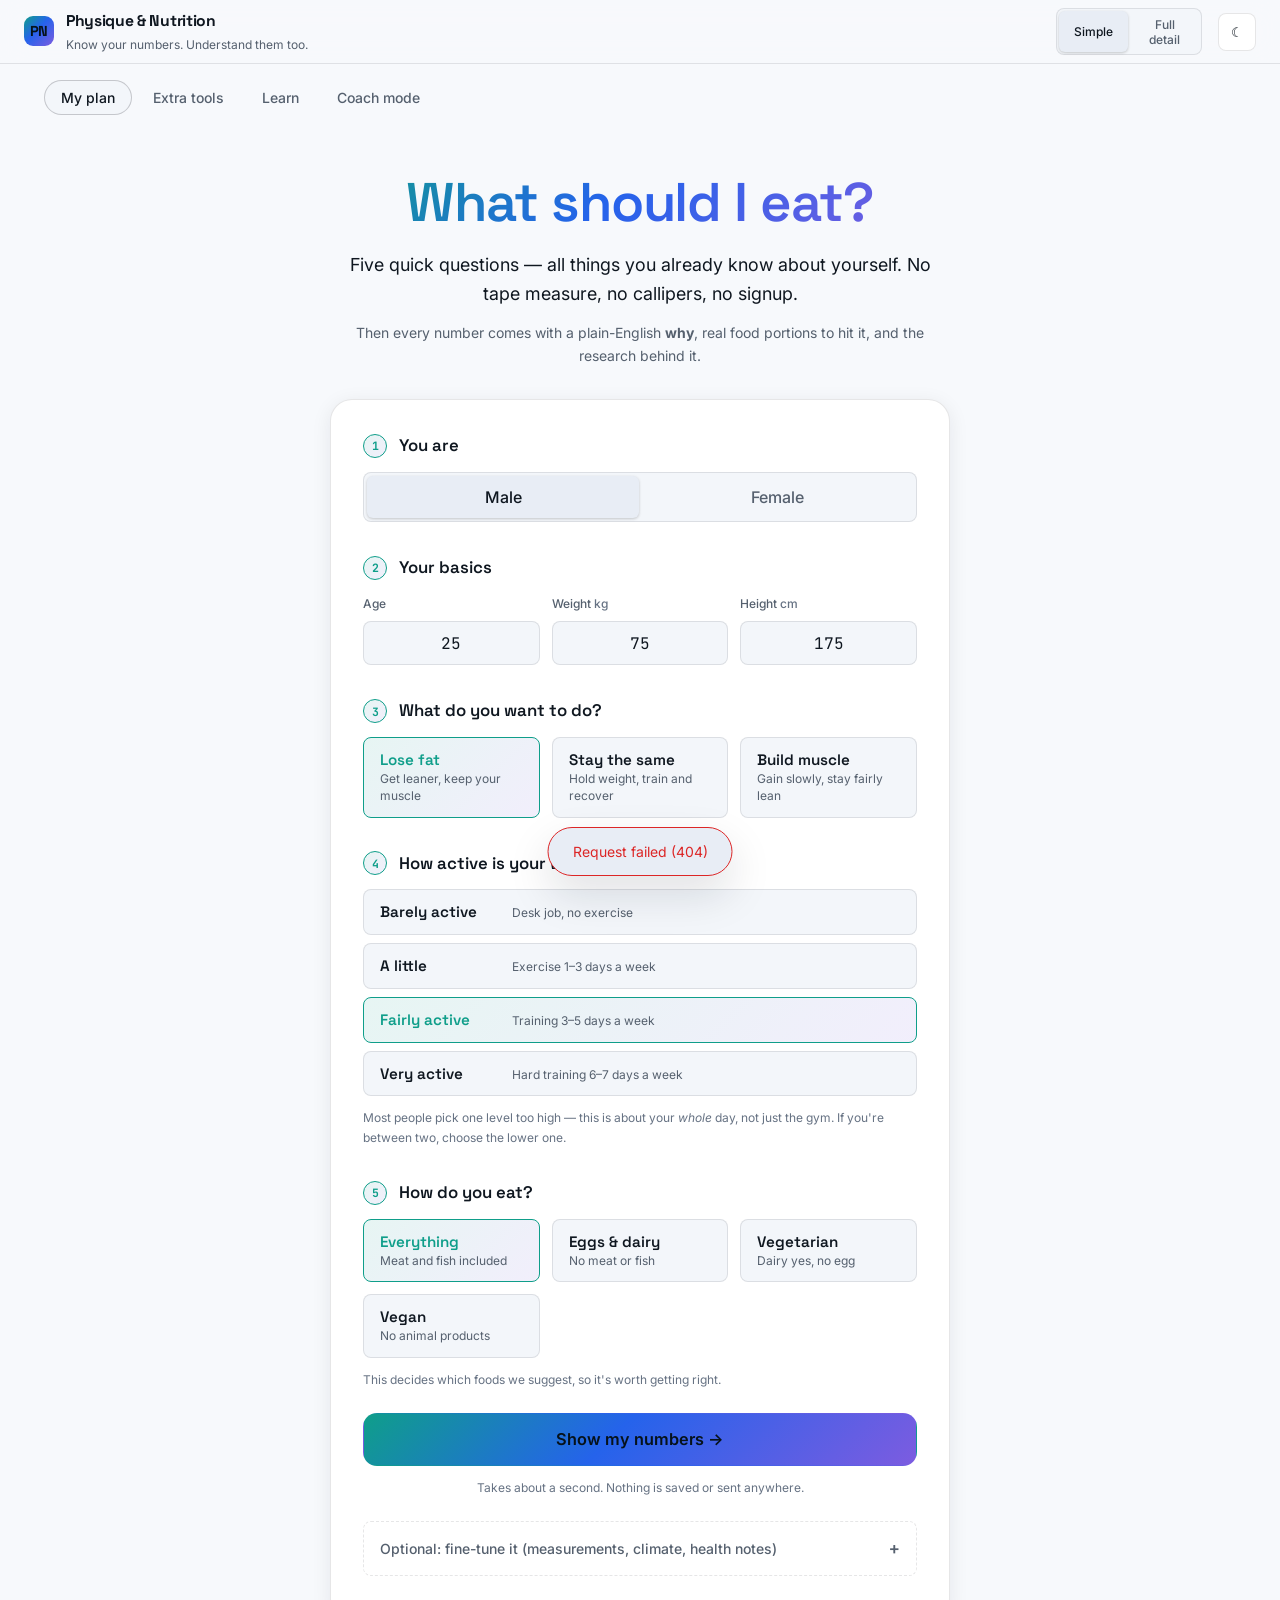
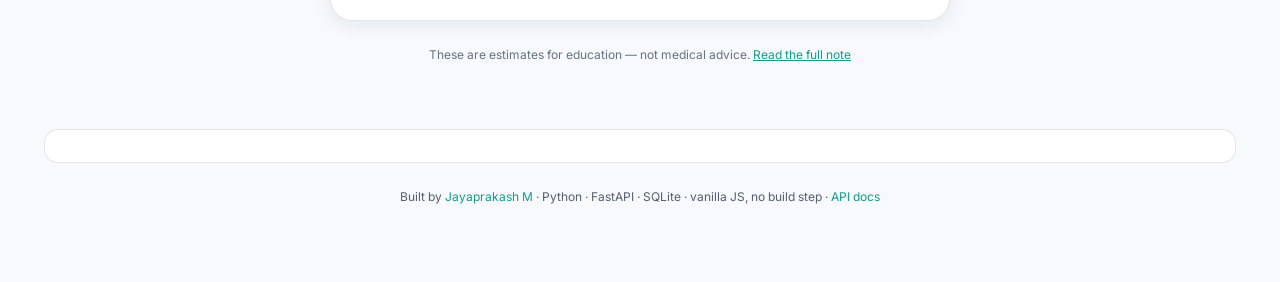
==== commit c3979291: "Redesign the front door: simple by default, depth on demand Real user feedback: friends who train wo" ====
--- a/static/index.html
+++ b/static/index.html
@@ -4,7 +4,7 @@
   <meta charset="UTF-8" />
   <meta name="viewport" content="width=device-width, initial-scale=1.0" />
   <title>Physique &amp; Nutrition Coaching Toolkit</title>
-  <meta name="description" content="Evidence-based physique and nutrition targets that explain themselves — every number comes with the physiology behind it, real food portions, and the published standard it came from." />
+  <meta name="description" content="Work out what to eat — and understand why. Plain-English nutrition targets backed by published research." />
 
   <link rel="icon" type="image/svg+xml" href="/static/favicon.svg" />
 
@@ -22,11 +22,19 @@
   <div class="nav__brand">
     <span class="nav__mark" aria-hidden="true">PN</span>
     <span class="nav__brand-text">
-      Physique &amp; Nutrition Toolkit
-      <span class="nav__brand-sub">Coaching tool that explains every number</span>
+      Physique &amp; Nutrition
+      <span class="nav__brand-sub">Know your numbers. Understand them too.</span>
     </span>
   </div>
   <span class="nav__spacer"></span>
+
+  <!-- Detail level. Simple is the default: the full report is a coach's view and
+       it overwhelms anyone new. The depth is opt-in, not opt-out. -->
+  <div class="seg seg--nav" data-seg="detail" title="How much detail to show">
+    <button type="button" data-value="simple" aria-pressed="true">Simple</button>
+    <button type="button" data-value="full" aria-pressed="false">Full detail</button>
+  </div>
+
   <button class="icon-btn" id="themeToggle" title="Switch light / dark theme" aria-label="Switch theme">
     <span id="themeIcon" aria-hidden="true">☀</span>
   </button>
@@ -34,415 +42,404 @@
 
 <!-- ========================= TABS ========================= -->
 <div class="tabs" role="tablist" aria-label="Sections">
-  <button class="tab" role="tab" data-tab="assess"   aria-selected="true">Full assessment</button>
-  <button class="tab" role="tab" data-tab="bodyfat"  aria-selected="false">Body fat methods</button>
-  <button class="tab" role="tab" data-tab="prep"     aria-selected="false">Goal &amp; prep planner</button>
-  <button class="tab" role="tab" data-tab="strength" aria-selected="false">Strength tools</button>
-  <button class="tab" role="tab" data-tab="clients"  aria-selected="false">Clients &amp; tracking</button>
-  <button class="tab" role="tab" data-tab="learn"    aria-selected="false">Micronutrient reference</button>
-  <button class="tab" role="tab" data-tab="sources"  aria-selected="false">Sources</button>
+  <button class="tab" role="tab" data-tab="plan"  aria-selected="true">My plan</button>
+  <button class="tab" role="tab" data-tab="tools" aria-selected="false">Extra tools</button>
+  <button class="tab" role="tab" data-tab="learn" aria-selected="false">Learn</button>
+  <button class="tab" role="tab" data-tab="coach" aria-selected="false">Coach mode</button>
 </div>
 
 <main class="wrap">
 
-  <!-- ================= TAB: FULL ASSESSMENT ================= -->
-  <section class="panel" id="panel-assess" role="tabpanel">
+  <!-- ===================== TAB: MY PLAN ===================== -->
+  <section class="panel" id="panel-plan" role="tabpanel">
+
+    <!-- ---------- STEP 1: the short form ---------- -->
+    <div id="startStep">
+      <div class="hero">
+        <h1>What should I eat?</h1>
+        <p class="hero__sub">
+          Five quick questions — all things you already know about yourself. No
+          tape measure, no callipers, no signup.
+        </p>
+        <p class="hero__promise">
+          Then every number comes with a plain-English <strong>why</strong>, real
+          food portions to hit it, and the research behind it.
+        </p>
+      </div>
+
+      <form id="quickForm" class="quickcard">
+
+        <div class="q">
+          <span class="q__label"><span class="q__n">1</span> You are</span>
+          <div class="seg seg--lg" data-seg="sex">
+            <button type="button" data-value="male" aria-pressed="true">Male</button>
+            <button type="button" data-value="female" aria-pressed="false">Female</button>
+          </div>
+        </div>
+
+        <div class="q">
+          <span class="q__label"><span class="q__n">2</span> Your basics</span>
+          <div class="row row--3">
+            <label class="minifield">
+              <span>Age</span>
+              <input type="number" id="age" value="25" min="10" max="100" required />
+            </label>
+            <label class="minifield">
+              <span>Weight <em>kg</em></span>
+              <input type="number" id="weight" value="75" min="25" max="300" step="0.1" required />
+            </label>
+            <label class="minifield">
+              <span>Height <em>cm</em></span>
+              <input type="number" id="height" value="175" min="100" max="250" step="0.5" required />
+            </label>
+          </div>
+        </div>
+
+        <div class="q">
+          <span class="q__label"><span class="q__n">3</span> What do you want to do?</span>
+          <div class="cards" data-seg="goal" role="radiogroup">
+            <button type="button" data-value="cut" aria-pressed="true">
+              <strong>Lose fat</strong>
+              <span>Get leaner, keep your muscle</span>
+            </button>
+            <button type="button" data-value="maintain" aria-pressed="false">
+              <strong>Stay the same</strong>
+              <span>Hold weight, train and recover</span>
+            </button>
+            <button type="button" data-value="bulk" aria-pressed="false">
+              <strong>Build muscle</strong>
+              <span>Gain slowly, stay fairly lean</span>
+            </button>
+          </div>
+        </div>
+
+        <div class="q">
+          <span class="q__label"><span class="q__n">4</span> How active is your week?</span>
+          <div class="cards cards--stack" data-seg="activity" role="radiogroup">
+            <button type="button" data-value="sedentary" aria-pressed="false">
+              <strong>Barely active</strong>
+              <span>Desk job, no exercise</span>
+            </button>
+            <button type="button" data-value="light" aria-pressed="false">
+              <strong>A little</strong>
+              <span>Exercise 1–3 days a week</span>
+            </button>
+            <button type="button" data-value="moderate" aria-pressed="true">
+              <strong>Fairly active</strong>
+              <span>Training 3–5 days a week</span>
+            </button>
+            <button type="button" data-value="active" aria-pressed="false">
+              <strong>Very active</strong>
+              <span>Hard training 6–7 days a week</span>
+            </button>
+          </div>
+          <p class="q__hint">
+            Most people pick one level too high — this is about your
+            <em>whole</em> day, not just the gym. If you're between two, choose
+            the lower one.
+          </p>
+        </div>
+
+        <div class="q">
+          <span class="q__label"><span class="q__n">5</span> How do you eat?</span>
+          <div class="cards" data-seg="diet" role="radiogroup">
+            <button type="button" data-value="omnivore" aria-pressed="true">
+              <strong>Everything</strong><span>Meat and fish included</span>
+            </button>
+            <button type="button" data-value="eggetarian" aria-pressed="false">
+              <strong>Eggs &amp; dairy</strong><span>No meat or fish</span>
+            </button>
+            <button type="button" data-value="vegetarian" aria-pressed="false">
+              <strong>Vegetarian</strong><span>Dairy yes, no egg</span>
+            </button>
+            <button type="button" data-value="vegan" aria-pressed="false">
+              <strong>Vegan</strong><span>No animal products</span>
+            </button>
+          </div>
+          <p class="q__hint">This decides which foods we suggest, so it's worth getting right.</p>
+        </div>
+
+        <button type="submit" class="btn btn--primary btn--hero" id="quickBtn">
+          Show my numbers →
+        </button>
+        <p class="q__hint center mb-0">Takes about a second. Nothing is saved or sent anywhere.</p>
+
+        <!-- Everything optional lives here, closed by default. -->
+        <details class="fold fold--quiet" id="fineTune">
+          <summary>Optional: fine-tune it (measurements, climate, health notes)</summary>
+          <div class="fold__body">
+            <p class="small muted">
+              You can skip all of this. Every field here makes the estimate a bit
+              sharper, but the plan works without them.
+            </p>
+
+            <div class="row">
+              <label class="minifield">
+                <span>Training <em>hours/day</em></span>
+                <input type="number" id="trainingHours" value="1" min="0" max="8" step="0.25" />
+              </label>
+              <label class="minifield">
+                <span>Meals a day</span>
+                <input type="number" id="meals" value="3" min="1" max="8" />
+              </label>
+            </div>
+
+            <div class="field">
+              <label for="climate">Where you live</label>
+              <select id="climate"></select>
+            </div>
+
+            <hr class="rule" />
+
+            <p class="field-label">Know your body fat already?</p>
+            <div class="field">
+              <label for="bodyfatPct">Body fat % <span class="muted xs">optional</span></label>
+              <input type="number" id="bodyfatPct" min="2" max="70" step="0.1" placeholder="e.g. 18" />
+              <div class="field__help">
+                From a gym scan (DEXA, InBody) or a trainer's callipers. This
+                overrides our estimate — a real measurement beats a formula.
+              </div>
+            </div>
+
+            <p class="field-label">Or measure with a tape (30 seconds, much better than nothing)</p>
+            <div class="row row--3">
+              <label class="minifield">
+                <span>Neck <em>cm</em></span>
+                <input type="number" id="g_neck" min="20" max="70" step="0.5" placeholder="39" />
+              </label>
+              <label class="minifield">
+                <span>Waist <em>cm</em></span>
+                <input type="number" id="g_waist" min="40" max="200" step="0.5" placeholder="82" />
+              </label>
+              <label class="minifield" id="hipField">
+                <span>Hip <em>cm</em></span>
+                <input type="number" id="g_hip" min="50" max="200" step="0.5" placeholder="95" />
+              </label>
+            </div>
+            <div class="field__help" id="girthHelp"></div>
+
+            <hr class="rule" />
+
+            <p class="field-label">Anything we should be careful about?</p>
+            <label class="checkbox">
+              <input type="checkbox" id="pregnant" />
+              <span>I'm pregnant or breastfeeding
+                <small>We'll tell you why this tool isn't right for you</small>
+              </span>
+            </label>
+            <label class="checkbox">
+              <input type="checkbox" id="medicalConditions" />
+              <span>I'm managing a medical condition
+                <small>Kidney, thyroid, diabetes, heart — these change what's safe</small>
+              </span>
+            </label>
+            <label class="checkbox">
+              <input type="checkbox" id="contestPrep" />
+              <span>I'm preparing for a physique contest
+                <small>Adds prep-specific electrolyte and nutrient warnings</small>
+              </span>
+            </label>
+
+            <div class="field">
+              <label for="targetBf">Target body fat % <span class="muted xs">optional</span></label>
+              <input type="number" id="targetBf" min="2" max="60" step="0.5" placeholder="e.g. 15" />
+            </div>
+          </div>
+        </details>
+      </form>
+
+      <p class="notice-slim">
+        These are estimates for education — not medical advice.
+        <button type="button" class="linkbtn" id="showDisclaimer">Read the full note</button>
+      </p>
+      <div class="disclaimer" id="disclaimerTop" hidden></div>
+    </div>
+
+    <!-- ---------- STEP 2: results ---------- -->
+    <div id="resultStep" hidden>
+      <!-- A compact recap of what was entered, with one button back to the form. -->
+      <div class="recap" id="recap"></div>
+      <div id="planResults"></div>
+    </div>
+  </section>
+
+  <!-- ===================== TAB: EXTRA TOOLS ===================== -->
+  <section class="panel" id="panel-tools" role="tabpanel" hidden>
     <div class="page-head">
-      <div class="eyebrow">The full picture</div>
-      <h1>Every number, and why</h1>
+      <h1>Extra tools</h1>
       <p>
-        Most plans hand you a target and no reasoning, so you can't tell a good
-        number from a guess. Fill this in and you get calories, macros, fibre,
-        water and a micronutrient panel — each one with the physiology behind it,
-        what goes wrong at too little or too much, real food portions to hit it,
-        and the published standard it came from.
+        Separate calculators for when you want them. None of these are needed for
+        your eating plan — open whichever is useful.
       </p>
     </div>
 
-    <div class="disclaimer" id="disclaimerTop">Loading…</div>
-
-    <div class="split">
-      <!-- ---------- FORM RAIL ---------- -->
-      <form class="rail" id="assessForm">
-        <div class="card">
-          <div class="card__head"><h2>About you</h2></div>
-
-          <div class="field">
-            <span class="field-label">Sex</span>
-            <div class="seg" data-seg="sex">
+    <!-- Body fat -->
+    <details class="tool">
+      <summary>
+        <span class="tool__title">Check your body fat</span>
+        <span class="tool__desc">Four methods compared, so you can see how much they disagree</span>
+      </summary>
+      <div class="tool__body">
+        <form id="bfForm">
+          <div class="q">
+            <span class="q__label">You are</span>
+            <div class="seg" data-seg="bfSex" style="max-width:260px">
               <button type="button" data-value="male" aria-pressed="true">Male</button>
               <button type="button" data-value="female" aria-pressed="false">Female</button>
             </div>
-            <div class="field__help">
-              Body-fat equations, healthy fat floors and iron needs all differ
-              genuinely by sex — this isn't cosmetic.
-            </div>
-          </div>
-
+          </div>
+          <div class="row row--3">
+            <label class="minifield"><span>Age</span><input type="number" id="bf_age" value="25" min="10" max="100" /></label>
+            <label class="minifield"><span>Weight <em>kg</em></span><input type="number" id="bf_weight" value="75" step="0.1" /></label>
+            <label class="minifield"><span>Height <em>cm</em></span><input type="number" id="bf_height" value="175" step="0.5" /></label>
+          </div>
+          <p class="field-label">Tape measurements</p>
+          <div class="row row--3">
+            <label class="minifield"><span>Neck <em>cm</em></span><input type="number" id="bf_neck" value="39" step="0.5" /></label>
+            <label class="minifield"><span>Waist <em>cm</em></span><input type="number" id="bf_waist" value="82" step="0.5" /></label>
+            <label class="minifield"><span>Hip <em>cm</em></span><input type="number" id="bf_hip" step="0.5" placeholder="women" /></label>
+          </div>
+          <details class="fold fold--quiet">
+            <summary>Got callipers? Add skinfolds for a better estimate</summary>
+            <div class="fold__body">
+              <p class="small muted">Millimetres. Three sites is enough; all seven is better.</p>
+              <div class="row row--3">
+                <label class="minifield"><span>Chest</span><input type="number" id="bf_s_chest" step="0.5" /></label>
+                <label class="minifield"><span>Abdomen</span><input type="number" id="bf_s_abdomen" step="0.5" /></label>
+                <label class="minifield"><span>Thigh</span><input type="number" id="bf_s_thigh" step="0.5" /></label>
+                <label class="minifield"><span>Triceps</span><input type="number" id="bf_s_triceps" step="0.5" /></label>
+                <label class="minifield"><span>Suprailiac</span><input type="number" id="bf_s_suprailiac" step="0.5" /></label>
+                <label class="minifield"><span>Subscapular</span><input type="number" id="bf_s_subscapular" step="0.5" /></label>
+                <label class="minifield"><span>Midaxillary</span><input type="number" id="bf_s_midaxillary" step="0.5" /></label>
+              </div>
+              <div class="field__help" id="skinfoldHelp"></div>
+            </div>
+          </details>
+          <button type="submit" class="btn btn--primary">Compare methods</button>
+        </form>
+        <div id="bfResults"></div>
+      </div>
+    </details>
+
+    <!-- Goal planner -->
+    <details class="tool">
+      <summary>
+        <span class="tool__title">Plan a goal by a date</span>
+        <span class="tool__desc">"I'm 20% now and want 12% by March" — is that realistic?</span>
+      </summary>
+      <div class="tool__body">
+        <form id="prepForm">
+          <div class="q">
+            <span class="q__label">You are</span>
+            <div class="seg" data-seg="prepSex" style="max-width:260px">
+              <button type="button" data-value="male" aria-pressed="true">Male</button>
+              <button type="button" data-value="female" aria-pressed="false">Female</button>
+            </div>
+          </div>
           <div class="row">
-            <div class="field">
-              <label for="age">Age</label>
-              <input type="number" id="age" value="24" min="10" max="100" required />
-            </div>
-            <div class="field">
-              <label for="weight">Weight (kg)</label>
-              <input type="number" id="weight" value="78" min="25" max="300" step="0.1" required />
-            </div>
-            <div class="field">
-              <label for="height">Height (cm)</label>
-              <input type="number" id="height" value="175" min="100" max="250" step="0.5" required />
-            </div>
-          </div>
-
-          <div class="field">
-            <label for="goal">Goal</label>
-            <select id="goal"></select>
-          </div>
-
-          <div class="field">
-            <label for="activity">Activity level</label>
-            <select id="activity"></select>
-            <div class="field__help">
-              This describes your <em>whole</em> day, not just gym time — and it's
-              the biggest source of error here. Most people pick one level too
-              high. When unsure, go lower.
-            </div>
-          </div>
-
-          <div class="field">
-            <label for="diet">Diet</label>
-            <select id="diet"></select>
-          </div>
-
+            <label class="minifield"><span>Weight now <em>kg</em></span><input type="number" id="p_weight" value="85" step="0.1" /></label>
+            <label class="minifield"><span>Body fat now <em>%</em></span><input type="number" id="p_current" value="20" step="0.1" /></label>
+            <label class="minifield"><span>Goal body fat <em>%</em></span><input type="number" id="p_target" value="14" step="0.1" /></label>
+            <label class="minifield"><span>Weeks you have</span><input type="number" id="p_weeks" value="20" min="1" max="104" /></label>
+          </div>
+          <button type="submit" class="btn btn--primary">Project it</button>
+        </form>
+        <div id="prepResults"></div>
+      </div>
+    </details>
+
+    <!-- Strength -->
+    <details class="tool">
+      <summary>
+        <span class="tool__title">Work out your one-rep max</span>
+        <span class="tool__desc">From a set you already did, plus a training-weight table</span>
+      </summary>
+      <div class="tool__body">
+        <form id="strForm">
           <div class="row">
-            <div class="field">
-              <label for="trainingHours">Training (h/day)</label>
-              <input type="number" id="trainingHours" value="1.5" min="0" max="8" step="0.25" />
-            </div>
-            <div class="field">
-              <label for="meals">Meals/day</label>
-              <input type="number" id="meals" value="4" min="1" max="8" />
-            </div>
-          </div>
-
-          <div class="field">
-            <label for="climate">Climate</label>
-            <select id="climate"></select>
-          </div>
-        </div>
-
-        <!-- ---------- MEASUREMENTS ---------- -->
-        <div class="card">
-          <div class="card__head"><h2>Measurements</h2></div>
-          <p class="card__hint" id="techniqueHint"></p>
-
-          <details class="fold" open>
-            <summary>Already know your body fat?</summary>
+            <label class="minifield"><span>Weight lifted <em>kg</em></span><input type="number" id="st_weight" value="100" step="0.5" /></label>
+            <label class="minifield"><span>Reps you got</span><input type="number" id="st_reps" value="5" min="1" max="20" /></label>
+          </div>
+          <p class="q__hint">
+            Only meaningful if that set was close to failure. Under 10 reps is most accurate.
+          </p>
+          <details class="fold fold--quiet">
+            <summary>Powerlifter? Score your total against bodyweight</summary>
             <div class="fold__body">
-              <div class="field">
-                <label for="bodyfatPct">Body fat %</label>
-                <input type="number" id="bodyfatPct" min="2" max="70" step="0.1" placeholder="e.g. 15.2" />
-                <div class="field__help">
-                  From a DEXA scan, BodPod, InBody or a coach's callipers. If you
-                  enter this it overrides every estimate below — a real
-                  measurement beats a formula.
+              <div class="q">
+                <span class="q__label">You are</span>
+                <div class="seg" data-seg="strSex" style="max-width:260px">
+                  <button type="button" data-value="male" aria-pressed="true">Male</button>
+                  <button type="button" data-value="female" aria-pressed="false">Female</button>
                 </div>
               </div>
+              <div class="row">
+                <label class="minifield"><span>Bodyweight <em>kg</em></span><input type="number" id="st_bw" step="0.1" placeholder="83" /></label>
+                <label class="minifield"><span>Total <em>kg</em></span><input type="number" id="st_total" step="2.5" placeholder="520" /></label>
+              </div>
+              <p class="q__hint">Squat + bench + deadlift added together.</p>
             </div>
           </details>
-
-          <details class="fold" open>
-            <summary>Tape measurements (Navy method)</summary>
-            <div class="fold__body">
-              <div class="row">
-                <div class="field">
-                  <label for="g_neck">Neck (cm)</label>
-                  <input type="number" id="g_neck" value="39" min="20" max="70" step="0.5" />
-                </div>
-                <div class="field">
-                  <label for="g_waist">Waist (cm)</label>
-                  <input type="number" id="g_waist" value="82" min="40" max="200" step="0.5" />
-                </div>
-                <div class="field" id="hipField">
-                  <label for="g_hip">Hip (cm)</label>
-                  <input type="number" id="g_hip" min="50" max="200" step="0.5" />
-                </div>
-              </div>
-              <div class="field__help" id="girthHelp"></div>
-            </div>
-          </details>
-
-          <details class="fold">
-            <summary>Calliper skinfolds (Jackson–Pollock)</summary>
-            <div class="fold__body">
-              <p class="xs muted">
-                Fill 3 sites for the 3-site equation, or all 7 for the 7-site.
-                Sites for the 3-site method differ by sex — the ones you need are
-                marked below.
-              </p>
-              <div class="row">
-                <div class="field"><label for="s_chest">Chest (mm)</label><input type="number" id="s_chest" min="1" max="80" step="0.5" /></div>
-                <div class="field"><label for="s_abdomen">Abdomen (mm)</label><input type="number" id="s_abdomen" min="1" max="80" step="0.5" /></div>
-                <div class="field"><label for="s_thigh">Thigh (mm)</label><input type="number" id="s_thigh" min="1" max="80" step="0.5" /></div>
-                <div class="field"><label for="s_triceps">Triceps (mm)</label><input type="number" id="s_triceps" min="1" max="80" step="0.5" /></div>
-                <div class="field"><label for="s_suprailiac">Suprailiac (mm)</label><input type="number" id="s_suprailiac" min="1" max="80" step="0.5" /></div>
-                <div class="field"><label for="s_subscapular">Subscapular (mm)</label><input type="number" id="s_subscapular" min="1" max="80" step="0.5" /></div>
-                <div class="field"><label for="s_midaxillary">Midaxillary (mm)</label><input type="number" id="s_midaxillary" min="1" max="80" step="0.5" /></div>
-              </div>
-              <div class="field__help" id="skinfoldHelp"></div>
-            </div>
-          </details>
-        </div>
-
-        <!-- ---------- CONTEXT / SAFETY ---------- -->
-        <div class="card">
-          <div class="card__head"><h2>Goal &amp; safety context</h2></div>
-
-          <div class="field">
-            <label for="targetBf">Target body fat % <span class="muted xs">(optional)</span></label>
-            <input type="number" id="targetBf" min="2" max="60" step="0.5" placeholder="e.g. 12" />
-          </div>
-
-          <label class="checkbox">
-            <input type="checkbox" id="contestPrep" />
-            <span>Preparing for a contest
-              <small>Adds prep-specific electrolyte and micronutrient flags</small>
-            </span>
-          </label>
-
-          <label class="checkbox">
-            <input type="checkbox" id="pregnant" />
-            <span>Pregnant or breastfeeding
-              <small>Needs clinical guidance — these targets won't apply</small>
-            </span>
-          </label>
-
-          <label class="checkbox">
-            <input type="checkbox" id="medicalConditions" />
-            <span>Managing a medical condition
-              <small>Kidney, liver, thyroid, diabetes, heart — anything that changes safe targets</small>
-            </span>
-          </label>
-
-          <button type="submit" class="btn btn--primary btn--full" id="assessBtn">
-            Build my plan
-          </button>
-        </div>
-      </form>
-
-      <!-- ---------- RESULTS ---------- -->
-      <div id="assessResults">
-        <div class="empty">
-          <div class="empty__icon" aria-hidden="true">◐</div>
-          <p>Fill in the form and hit <strong>Build my plan</strong>.</p>
-          <p class="xs">The defaults are a worked example — you can just press the button to see how it reads.</p>
-        </div>
-      </div>
-    </div>
+          <button type="submit" class="btn btn--primary">Calculate</button>
+        </form>
+        <div id="strResults"></div>
+      </div>
+    </details>
   </section>
 
-  <!-- ================= TAB: BODY FAT ================= -->
-  <section class="panel" id="panel-bodyfat" role="tabpanel" hidden>
+  <!-- ===================== TAB: LEARN ===================== -->
+  <section class="panel" id="panel-learn" role="tabpanel" hidden>
     <div class="page-head">
-      <div class="eyebrow">Four methods, one body</div>
-      <h1>Body fat, honestly</h1>
+      <h1>Learn</h1>
       <p>
-        Four estimation methods run side by side. They will disagree — and that
-        disagreement is the most useful thing on the screen, because it shows you
-        the error bars every single-number body-fat reading hides.
+        The vitamins and minerals nobody explains, and every research standard
+        this tool is built on.
       </p>
     </div>
 
-    <div class="split">
-      <form class="rail" id="bfForm">
-        <div class="card">
-          <div class="card__head"><h2>Measurements</h2></div>
-
-          <div class="field">
-            <span class="field-label">Sex</span>
-            <div class="seg" data-seg="bfSex">
-              <button type="button" data-value="male" aria-pressed="true">Male</button>
-              <button type="button" data-value="female" aria-pressed="false">Female</button>
-            </div>
-          </div>
-
-          <div class="row">
-            <div class="field"><label for="bf_age">Age</label><input type="number" id="bf_age" value="24" min="10" max="100" /></div>
-            <div class="field"><label for="bf_weight">Weight (kg)</label><input type="number" id="bf_weight" value="78" min="25" max="300" step="0.1" /></div>
-            <div class="field"><label for="bf_height">Height (cm)</label><input type="number" id="bf_height" value="175" min="100" max="250" step="0.5" /></div>
-          </div>
-
-          <details class="fold" open>
-            <summary>Tape (Navy)</summary>
-            <div class="fold__body">
-              <div class="row">
-                <div class="field"><label for="bf_neck">Neck (cm)</label><input type="number" id="bf_neck" value="39" step="0.5" /></div>
-                <div class="field"><label for="bf_waist">Waist (cm)</label><input type="number" id="bf_waist" value="82" step="0.5" /></div>
-                <div class="field"><label for="bf_hip">Hip (cm)</label><input type="number" id="bf_hip" step="0.5" /></div>
-              </div>
-            </div>
-          </details>
-
-          <details class="fold" open>
-            <summary>Skinfolds (mm)</summary>
-            <div class="fold__body">
-              <div class="row">
-                <div class="field"><label for="bf_s_chest">Chest</label><input type="number" id="bf_s_chest" value="8" step="0.5" /></div>
-                <div class="field"><label for="bf_s_abdomen">Abdomen</label><input type="number" id="bf_s_abdomen" value="16" step="0.5" /></div>
-                <div class="field"><label for="bf_s_thigh">Thigh</label><input type="number" id="bf_s_thigh" value="10" step="0.5" /></div>
-                <div class="field"><label for="bf_s_triceps">Triceps</label><input type="number" id="bf_s_triceps" step="0.5" /></div>
-                <div class="field"><label for="bf_s_suprailiac">Suprailiac</label><input type="number" id="bf_s_suprailiac" step="0.5" /></div>
-                <div class="field"><label for="bf_s_subscapular">Subscapular</label><input type="number" id="bf_s_subscapular" step="0.5" /></div>
-                <div class="field"><label for="bf_s_midaxillary">Midaxillary</label><input type="number" id="bf_s_midaxillary" step="0.5" /></div>
-              </div>
-            </div>
-          </details>
-
-          <button type="submit" class="btn btn--primary btn--full">Compare methods</button>
-        </div>
-      </form>
-
-      <div id="bfResults">
-        <div class="empty">
-          <div class="empty__icon" aria-hidden="true">◑</div>
-          <p>Enter measurements to compare all four methods.</p>
-        </div>
-      </div>
-    </div>
+    <details class="tool" id="microTool">
+      <summary>
+        <span class="tool__title">Vitamins &amp; minerals</span>
+        <span class="tool__desc">What each one does, how you'd know you're short, and what to eat</span>
+      </summary>
+      <div class="tool__body">
+        <div class="seg" data-seg="learnSex" style="max-width:260px;margin-bottom:var(--sp-4)">
+          <button type="button" data-value="male" aria-pressed="true">Male</button>
+          <button type="button" data-value="female" aria-pressed="false">Female</button>
+        </div>
+        <div id="learnPanel"><div class="spinner"></div></div>
+      </div>
+    </details>
+
+    <details class="tool" id="riskTool">
+      <summary>
+        <span class="tool__title">Who runs short, and why</span>
+        <span class="tool__desc">Vegetarians, heavy sweaters, people in a deep diet</span>
+      </summary>
+      <div class="tool__body">
+        <div class="grid" id="riskDefs"></div>
+      </div>
+    </details>
+
+    <details class="tool" id="sourcesTool">
+      <summary>
+        <span class="tool__title">Where every number comes from</span>
+        <span class="tool__desc">ISSN, ACSM, WHO, ICMR-NIN and the rest — all cited</span>
+      </summary>
+      <div class="tool__body">
+        <div id="sourceList"><div class="spinner"></div></div>
+      </div>
+    </details>
   </section>
 
-  <!-- ================= TAB: PREP PLANNER ================= -->
-  <section class="panel" id="panel-prep" role="tabpanel" hidden>
+  <!-- ===================== TAB: COACH MODE ===================== -->
+  <section class="panel" id="panel-coach" role="tabpanel" hidden>
     <div class="page-head">
-      <div class="eyebrow">From here to there</div>
-      <h1>Goal &amp; contest prep planner</h1>
+      <h1>Coach mode</h1>
       <p>
-        "I'm X% now and want Y% by this date." This works out the weekly rate that
-        needs, projects it week by week, and tells you plainly if the timeline is
-        asking for something that costs muscle.
-      </p>
-    </div>
-
-    <div class="split">
-      <form class="rail" id="prepForm">
-        <div class="card">
-          <div class="card__head"><h2>Your target</h2></div>
-
-          <div class="field">
-            <span class="field-label">Sex</span>
-            <div class="seg" data-seg="prepSex">
-              <button type="button" data-value="male" aria-pressed="true">Male</button>
-              <button type="button" data-value="female" aria-pressed="false">Female</button>
-            </div>
-          </div>
-
-          <div class="field">
-            <label for="p_weight">Current weight (kg)</label>
-            <input type="number" id="p_weight" value="85" min="25" max="300" step="0.1" />
-          </div>
-          <div class="field">
-            <label for="p_current">Current body fat %</label>
-            <input type="number" id="p_current" value="20" min="2" max="70" step="0.1" />
-          </div>
-          <div class="field">
-            <label for="p_target">Target body fat %</label>
-            <input type="number" id="p_target" value="12" min="2" max="60" step="0.1" />
-          </div>
-          <div class="field">
-            <label for="p_weeks">Weeks available</label>
-            <input type="number" id="p_weeks" value="20" min="1" max="104" />
-            <div class="field__help">
-              Weeks until your date. This is the one variable you can change for
-              free — everything else costs you muscle.
-            </div>
-          </div>
-
-          <button type="submit" class="btn btn--primary btn--full">Project it</button>
-        </div>
-      </form>
-
-      <div id="prepResults">
-        <div class="empty">
-          <div class="empty__icon" aria-hidden="true">◒</div>
-          <p>Set a target and a deadline to see the week-by-week projection.</p>
-        </div>
-      </div>
-    </div>
-  </section>
-
-  <!-- ================= TAB: STRENGTH ================= -->
-  <section class="panel" id="panel-strength" role="tabpanel" hidden>
-    <div class="page-head">
-      <div class="eyebrow">Barbell maths</div>
-      <h1>Strength tools</h1>
-      <p>
-        Estimate a one-rep max from a set you actually did, turn it into a
-        percentage-based loading table, and score a powerlifting total against
-        bodyweight with DOTS and Wilks.
-      </p>
-    </div>
-
-    <div class="split">
-      <form class="rail" id="strForm">
-        <div class="card">
-          <div class="card__head"><h2>1RM estimate</h2></div>
-          <div class="row">
-            <div class="field">
-              <label for="st_weight">Weight lifted (kg)</label>
-              <input type="number" id="st_weight" value="140" min="1" max="600" step="0.5" />
-            </div>
-            <div class="field">
-              <label for="st_reps">Reps completed</label>
-              <input type="number" id="st_reps" value="5" min="1" max="20" />
-            </div>
-          </div>
-          <div class="field__help">
-            Only meaningful if the set was close to failure. Below ~10 reps is
-            most accurate — a 20-rep set measures conditioning, not max strength.
-          </div>
-        </div>
-
-        <div class="card">
-          <div class="card__head"><h3>Powerlifting total <span class="chip">optional</span></h3></div>
-          <div class="field">
-            <span class="field-label">Sex</span>
-            <div class="seg" data-seg="strSex">
-              <button type="button" data-value="male" aria-pressed="true">Male</button>
-              <button type="button" data-value="female" aria-pressed="false">Female</button>
-            </div>
-          </div>
-          <div class="row">
-            <div class="field">
-              <label for="st_bw">Bodyweight (kg)</label>
-              <input type="number" id="st_bw" value="83" min="25" max="300" step="0.1" />
-            </div>
-            <div class="field">
-              <label for="st_total">Total (kg)</label>
-              <input type="number" id="st_total" value="520" min="50" max="1500" step="2.5" />
-            </div>
-          </div>
-          <div class="field__help">Squat + bench + deadlift combined.</div>
-          <button type="submit" class="btn btn--primary btn--full">Calculate</button>
-        </div>
-      </form>
-
-      <div id="strResults">
-        <div class="empty">
-          <div class="empty__icon" aria-hidden="true">◓</div>
-          <p>Enter a set to estimate your 1RM.</p>
-        </div>
-      </div>
-    </div>
-  </section>
-
-  <!-- ================= TAB: CLIENTS ================= -->
-  <section class="panel" id="panel-clients" role="tabpanel" hidden>
-    <div class="page-head">
-      <div class="eyebrow">Track it over time</div>
-      <h1>Clients &amp; progress</h1>
-      <p>
-        Save a client, log measurements over time, and watch the trend. A single
-        reading is noise — the line across eight weeks is the information.
+        For tracking other people. Save a client, log their measurements over
+        time, and watch the trend — one reading is noise, the line is the
+        information.
       </p>
     </div>
 
@@ -455,16 +452,16 @@
               <label for="c_name">Name</label>
               <input type="text" id="c_name" required maxlength="80" placeholder="Client name" />
             </div>
-            <div class="field">
-              <span class="field-label">Sex</span>
+            <div class="q">
+              <span class="q__label">They are</span>
               <div class="seg" data-seg="cSex">
                 <button type="button" data-value="male" aria-pressed="true">Male</button>
                 <button type="button" data-value="female" aria-pressed="false">Female</button>
               </div>
             </div>
             <div class="row">
-              <div class="field"><label for="c_age">Age</label><input type="number" id="c_age" value="25" min="10" max="100" /></div>
-              <div class="field"><label for="c_height">Height (cm)</label><input type="number" id="c_height" value="172" min="100" max="250" step="0.5" /></div>
+              <label class="minifield"><span>Age</span><input type="number" id="c_age" value="25" min="10" max="100" /></label>
+              <label class="minifield"><span>Height <em>cm</em></span><input type="number" id="c_height" value="172" step="0.5" /></label>
             </div>
             <div class="field">
               <label for="c_diet">Diet</label>
@@ -495,51 +492,6 @@
         </div>
       </div>
     </div>
-  </section>
-
-  <!-- ================= TAB: MICRONUTRIENT REFERENCE ================= -->
-  <section class="panel" id="panel-learn" role="tabpanel" hidden>
-    <div class="page-head">
-      <div class="eyebrow">The part nobody covers</div>
-      <h1>Micronutrient reference</h1>
-      <p>
-        Every vitamin and mineral that matters for someone training hard: what it
-        does, why athletes and dieters fall short, what deficiency actually feels
-        like, and the best food sources. Indian RDAs (ICMR-NIN 2020) shown next to
-        the Western reference — because for iron and zinc they differ a lot, and
-        that difference is worth understanding.
-      </p>
-    </div>
-
-    <div class="card">
-      <div class="card__head">
-        <h2>Reference targets</h2>
-        <div class="seg" data-seg="learnSex" style="max-width:200px">
-          <button type="button" data-value="male" aria-pressed="true">Male</button>
-          <button type="button" data-value="female" aria-pressed="false">Female</button>
-        </div>
-      </div>
-      <div id="learnPanel"><div class="spinner"></div></div>
-    </div>
-
-    <div class="card">
-      <div class="card__head"><h2>Who's at higher risk, and why</h2></div>
-      <div class="grid" id="riskDefs"></div>
-    </div>
-  </section>
-
-  <!-- ================= TAB: SOURCES ================= -->
-  <section class="panel" id="panel-sources" role="tabpanel" hidden>
-    <div class="page-head">
-      <div class="eyebrow">Show your working</div>
-      <h1>Sources &amp; standards</h1>
-      <p>
-        Every number in this toolkit traces back to one of these. If a figure here
-        disagrees with your dietitian, this list is what makes that a real
-        conversation — check the standard, not the calculator.
-      </p>
-    </div>
-    <div id="sourceList"><div class="spinner"></div></div>
   </section>
 
 </main>
--- a/static/css/app.css
+++ b/static/css/app.css
@@ -770,6 +770,361 @@
 
 .actions { display: flex; flex-wrap: wrap; gap: var(--sp-3); }
 
+/* =============================================================================
+ *  THE SIMPLE FLOW
+ * =============================================================================
+ *  Added after user testing said the original was overwhelming. The old front
+ *  door was a 20-field form in a sidebar; this is a short, centred, one-question
+ *  -at-a-time card, then a results page that leads with a single sentence.
+ *
+ *  The guiding rule: nothing on screen before the answer except what's needed to
+ *  get the answer.
+ * ========================================================================== */
+
+/* ---- Hero ---------------------------------------------------------------- */
+.hero {
+  max-width: 620px;
+  margin: var(--sp-6) auto var(--sp-6);
+  text-align: center;
+}
+.hero h1 {
+  font-size: clamp(2.1rem, 6vw, 3.4rem);
+  margin-bottom: var(--sp-4);
+  background: var(--gradient);
+  -webkit-background-clip: text;
+  background-clip: text;
+  -webkit-text-fill-color: transparent;
+}
+.hero__sub {
+  font-size: var(--fs-lead);
+  color: var(--text);
+  margin-bottom: var(--sp-3);
+}
+.hero__promise {
+  font-size: var(--fs-sm);
+  color: var(--text-muted);
+  margin-bottom: 0;
+}
+
+/* ---- The question card -------------------------------------------------- */
+.quickcard {
+  max-width: 620px;
+  margin: 0 auto;
+  background: var(--surface);
+  border: 1px solid var(--line);
+  border-radius: var(--radius-lg);
+  padding: var(--sp-6);
+  box-shadow: var(--shadow);
+}
+@media (max-width: 560px) {
+  .quickcard { padding: var(--sp-4); border-radius: var(--radius); }
+}
+
+/* One numbered question block. Generous spacing so it reads as a sequence of
+   small asks rather than a dense form. */
+.q { margin-bottom: var(--sp-6); }
+.q:last-of-type { margin-bottom: var(--sp-5); }
+
+.q__label {
+  display: flex; align-items: center; gap: var(--sp-3);
+  font-family: var(--font-display);
+  font-size: 1.05rem; font-weight: 600;
+  margin-bottom: var(--sp-3);
+}
+.q__n {
+  display: grid; place-items: center;
+  width: 24px; height: 24px; flex-shrink: 0;
+  border-radius: 50%;
+  background: var(--gradient-soft);
+  border: 1px solid var(--accent);
+  color: var(--accent);
+  font-family: var(--font-mono); font-size: 0.72rem; font-weight: 700;
+}
+.q__hint {
+  font-size: var(--fs-xs);
+  color: var(--text-faint);
+  margin: var(--sp-3) 0 0;
+  line-height: 1.6;
+}
+
+/* Compact labelled input — label above, unit inline, no separate help text. */
+.minifield { display: block; }
+.minifield > span {
+  display: block;
+  font-size: var(--fs-xs);
+  color: var(--text-muted);
+  margin-bottom: var(--sp-2);
+  font-weight: 500;
+}
+.minifield em {
+  font-style: normal;
+  color: var(--text-faint);
+  text-transform: none;
+}
+.minifield input { text-align: center; font-size: 1rem; padding: 0.65rem 0.5rem; }
+
+.row--3 { grid-template-columns: repeat(3, 1fr); }
+@media (max-width: 460px) {
+  .row--3 { grid-template-columns: 1fr 1fr; }
+}
+
+/* Big tappable choice cards, replacing <select> for the two decisions that
+   actually change the plan. Seeing all options at once beats a dropdown. */
+.cards {
+  display: grid;
+  gap: var(--sp-3);
+  grid-template-columns: repeat(auto-fit, minmax(140px, 1fr));
+}
+.cards--stack { grid-template-columns: 1fr; gap: var(--sp-2); }
+
+.cards button {
+  display: flex; flex-direction: column; gap: 2px;
+  text-align: left;
+  padding: var(--sp-3) var(--sp-4);
+  border: 1px solid var(--line);
+  border-radius: var(--radius-sm);
+  background: var(--surface-2);
+  color: var(--text-muted);
+  transition: all var(--dur-fast) var(--ease);
+}
+.cards button strong {
+  font-family: var(--font-display);
+  font-size: 0.95rem; font-weight: 600;
+  color: var(--text);
+}
+.cards button span { font-size: var(--fs-xs); line-height: 1.4; }
+.cards button:hover { border-color: var(--line-strong); background: var(--surface-3); }
+.cards button[aria-pressed="true"] {
+  border-color: var(--accent);
+  background: var(--gradient-soft);
+}
+.cards button[aria-pressed="true"] strong { color: var(--accent); }
+
+.cards--stack button { flex-direction: row; align-items: baseline; gap: var(--sp-3); }
+.cards--stack button strong { min-width: 120px; }
+
+/* Larger segmented control for the first question. */
+.seg--lg button { padding: 0.7rem 0.5rem; font-size: 1rem; }
+.seg--nav { padding: 2px; }
+.seg--nav button { padding: 0.35rem 0.7rem; font-size: var(--fs-xs); }
+@media (max-width: 720px) { .seg--nav { display: none; } }
+
+.btn--hero {
+  width: 100%;
+  padding: 0.95rem 1.5rem;
+  font-size: 1.02rem;
+  border-radius: var(--radius);
+}
+
+/* A fold that doesn't shout — for genuinely optional extras. */
+.fold--quiet {
+  border-style: dashed;
+  margin-top: var(--sp-5);
+  background: transparent;
+}
+.fold--quiet > summary { color: var(--text-muted); font-size: var(--fs-sm); }
+.fold--quiet > summary:hover { color: var(--text); }
+
+.rule { border: none; border-top: 1px solid var(--line); margin: var(--sp-5) 0; }
+
+/* ---- Slim disclaimer strip --------------------------------------------- */
+.notice-slim {
+  max-width: 620px;
+  margin: var(--sp-5) auto 0;
+  text-align: center;
+  font-size: var(--fs-xs);
+  color: var(--text-faint);
+}
+.linkbtn {
+  background: none; border: none; padding: 0;
+  color: var(--accent); font-size: inherit;
+  text-decoration: underline; cursor: pointer;
+}
+
+/* ---- Recap bar (what you entered) -------------------------------------- */
+.recap {
+  display: flex; flex-wrap: wrap; align-items: center; gap: var(--sp-2);
+  padding: var(--sp-3) var(--sp-4);
+  background: var(--surface-2);
+  border: 1px solid var(--line);
+  border-radius: var(--radius-pill);
+  margin-bottom: var(--sp-5);
+  font-size: var(--fs-sm);
+}
+.recap__spacer { flex: 1; }
+@media (max-width: 620px) {
+  .recap { border-radius: var(--radius); }
+  .recap__spacer { display: none; }
+}
+
+/* ---- The answer --------------------------------------------------------- */
+.answer {
+  background: var(--surface);
+  border: 1px solid var(--line-strong);
+  border-radius: var(--radius-lg);
+  padding: var(--sp-6);
+  margin-bottom: var(--sp-4);
+  text-align: center;
+  position: relative;
+  overflow: hidden;
+}
+.answer::before {
+  content: ""; position: absolute; inset: 0 0 auto 0; height: 3px;
+  background: var(--gradient);
+}
+.answer__kcal {
+  font-family: var(--font-mono);
+  font-size: clamp(2.8rem, 10vw, 4.6rem);
+  font-weight: 700; line-height: 1;
+  letter-spacing: -0.04em;
+  background: var(--gradient);
+  -webkit-background-clip: text; background-clip: text;
+  -webkit-text-fill-color: transparent;
+}
+.answer__unit {
+  font-family: var(--font-body);
+  font-size: var(--fs-sm); color: var(--text-muted);
+  display: block; margin-top: var(--sp-2);
+}
+.answer__line {
+  font-family: var(--font-display);
+  font-size: var(--fs-h3); font-weight: 500;
+  margin: var(--sp-4) auto 0;
+  max-width: 32ch;
+}
+.answer__expect {
+  font-size: var(--fs-sm); color: var(--text-muted);
+  max-width: 56ch; margin: var(--sp-4) auto 0;
+  line-height: 1.7;
+}
+
+/* The single priority callout — the one thing to do if you do nothing else. */
+.priority {
+  background: var(--gradient-soft);
+  border: 1px solid var(--accent);
+  border-radius: var(--radius);
+  padding: var(--sp-5);
+  margin-bottom: var(--sp-4);
+}
+.priority__label {
+  font-family: var(--font-mono);
+  font-size: var(--fs-xs); letter-spacing: 0.1em; text-transform: uppercase;
+  color: var(--accent); margin-bottom: var(--sp-3);
+}
+.priority__what {
+  font-family: var(--font-display);
+  font-size: clamp(1.5rem, 4vw, 2rem); font-weight: 700;
+  letter-spacing: -0.02em; margin-bottom: var(--sp-3);
+}
+.priority__why {
+  font-size: 0.94rem; color: var(--text-muted);
+  line-height: 1.7; max-width: 62ch; margin: 0;
+}
+
+/* Three simple macro tiles. */
+.tiles {
+  display: grid; gap: var(--sp-3);
+  /* 120px keeps two tiles per row on a 375px phone rather than collapsing to a
+     single tall column — four stacked full-width tiles reads as a list, and the
+     point of these is to be glanceable together. */
+  grid-template-columns: repeat(auto-fit, minmax(120px, 1fr));
+  margin-bottom: var(--sp-4);
+}
+@media (min-width: 700px) {
+  .tiles { grid-template-columns: repeat(4, 1fr); }
+}
+.tile {
+  background: var(--surface);
+  border: 1px solid var(--line);
+  border-top: 3px solid var(--tint, var(--accent));
+  border-radius: var(--radius-sm);
+  padding: var(--sp-4);
+}
+.tile--protein { --tint: var(--c-protein); }
+.tile--fat     { --tint: var(--c-fat); }
+.tile--carbs   { --tint: var(--c-carbs); }
+.tile--fibre   { --tint: var(--c-fibre); }
+.tile--water   { --tint: var(--c-water); }
+
+.tile__name {
+  font-size: var(--fs-xs); font-weight: 600;
+  text-transform: uppercase; letter-spacing: 0.07em;
+  color: var(--tint); margin-bottom: var(--sp-2);
+}
+.tile__value {
+  font-family: var(--font-mono);
+  font-size: 1.9rem; font-weight: 700; line-height: 1;
+  letter-spacing: -0.03em; margin-bottom: var(--sp-2);
+}
+.tile__value small { font-size: var(--fs-sm); font-weight: 400; color: var(--text-muted); }
+.tile__for { font-size: var(--fs-xs); color: var(--text-muted); line-height: 1.5; margin: 0; }
+
+/* Numbered action steps. */
+.steps { display: grid; gap: var(--sp-3); }
+.step {
+  display: flex; gap: var(--sp-4);
+  padding: var(--sp-4);
+  background: var(--surface-2);
+  border: 1px solid var(--line);
+  border-radius: var(--radius-sm);
+}
+.step__n {
+  display: grid; place-items: center;
+  width: 30px; height: 30px; flex-shrink: 0;
+  border-radius: 50%;
+  background: var(--gradient);
+  color: #06121a;
+  font-family: var(--font-mono); font-weight: 700; font-size: 0.85rem;
+}
+.step__do {
+  font-family: var(--font-display); font-weight: 600;
+  font-size: 1rem; margin-bottom: var(--sp-2);
+}
+.step__how { font-size: 0.9rem; color: var(--text-muted); line-height: 1.65; margin: 0; }
+
+/* Prompt to improve accuracy — shown when only BMI-based estimation ran. */
+.upgrade {
+  display: flex; flex-wrap: wrap; align-items: center; gap: var(--sp-4);
+  padding: var(--sp-4) var(--sp-5);
+  background: var(--caution-bg);
+  border: 1px dashed color-mix(in srgb, var(--caution) 45%, transparent);
+  border-radius: var(--radius);
+  margin-bottom: var(--sp-4);
+}
+.upgrade__text { flex: 1; min-width: 240px; font-size: 0.9rem; color: var(--text-muted); }
+.upgrade__text strong { color: var(--text); display: block; margin-bottom: 2px; }
+
+/* ---- Collapsible tool / detail sections -------------------------------- */
+.tool {
+  background: var(--surface);
+  border: 1px solid var(--line);
+  border-radius: var(--radius);
+  margin-bottom: var(--sp-3);
+  overflow: hidden;
+}
+.tool > summary {
+  display: flex; flex-direction: column; gap: 2px;
+  padding: var(--sp-5);
+  cursor: pointer; list-style: none;
+  position: relative;
+  padding-right: var(--sp-8);
+}
+.tool > summary::-webkit-details-marker { display: none; }
+.tool > summary::after {
+  content: "+";
+  position: absolute; right: var(--sp-5); top: 50%; transform: translateY(-50%);
+  font-family: var(--font-mono); font-size: 1.4rem;
+  color: var(--text-muted);
+}
+.tool[open] > summary::after { content: "−"; }
+.tool > summary:hover { background: var(--surface-2); }
+.tool[open] > summary { border-bottom: 1px solid var(--line); }
+
+.tool__title { font-family: var(--font-display); font-weight: 600; font-size: 1.1rem; }
+.tool__desc { font-size: var(--fs-sm); color: var(--text-muted); }
+.tool__body { padding: var(--sp-5); }
+.tool__body > form { margin-bottom: var(--sp-5); }
+
 /* ------------------------------- Print ---------------------------------- *
  * The printable client summary. Force light colours, open every <details> so
  * the explanations appear (the whole point — a coach hands over the reasoning,
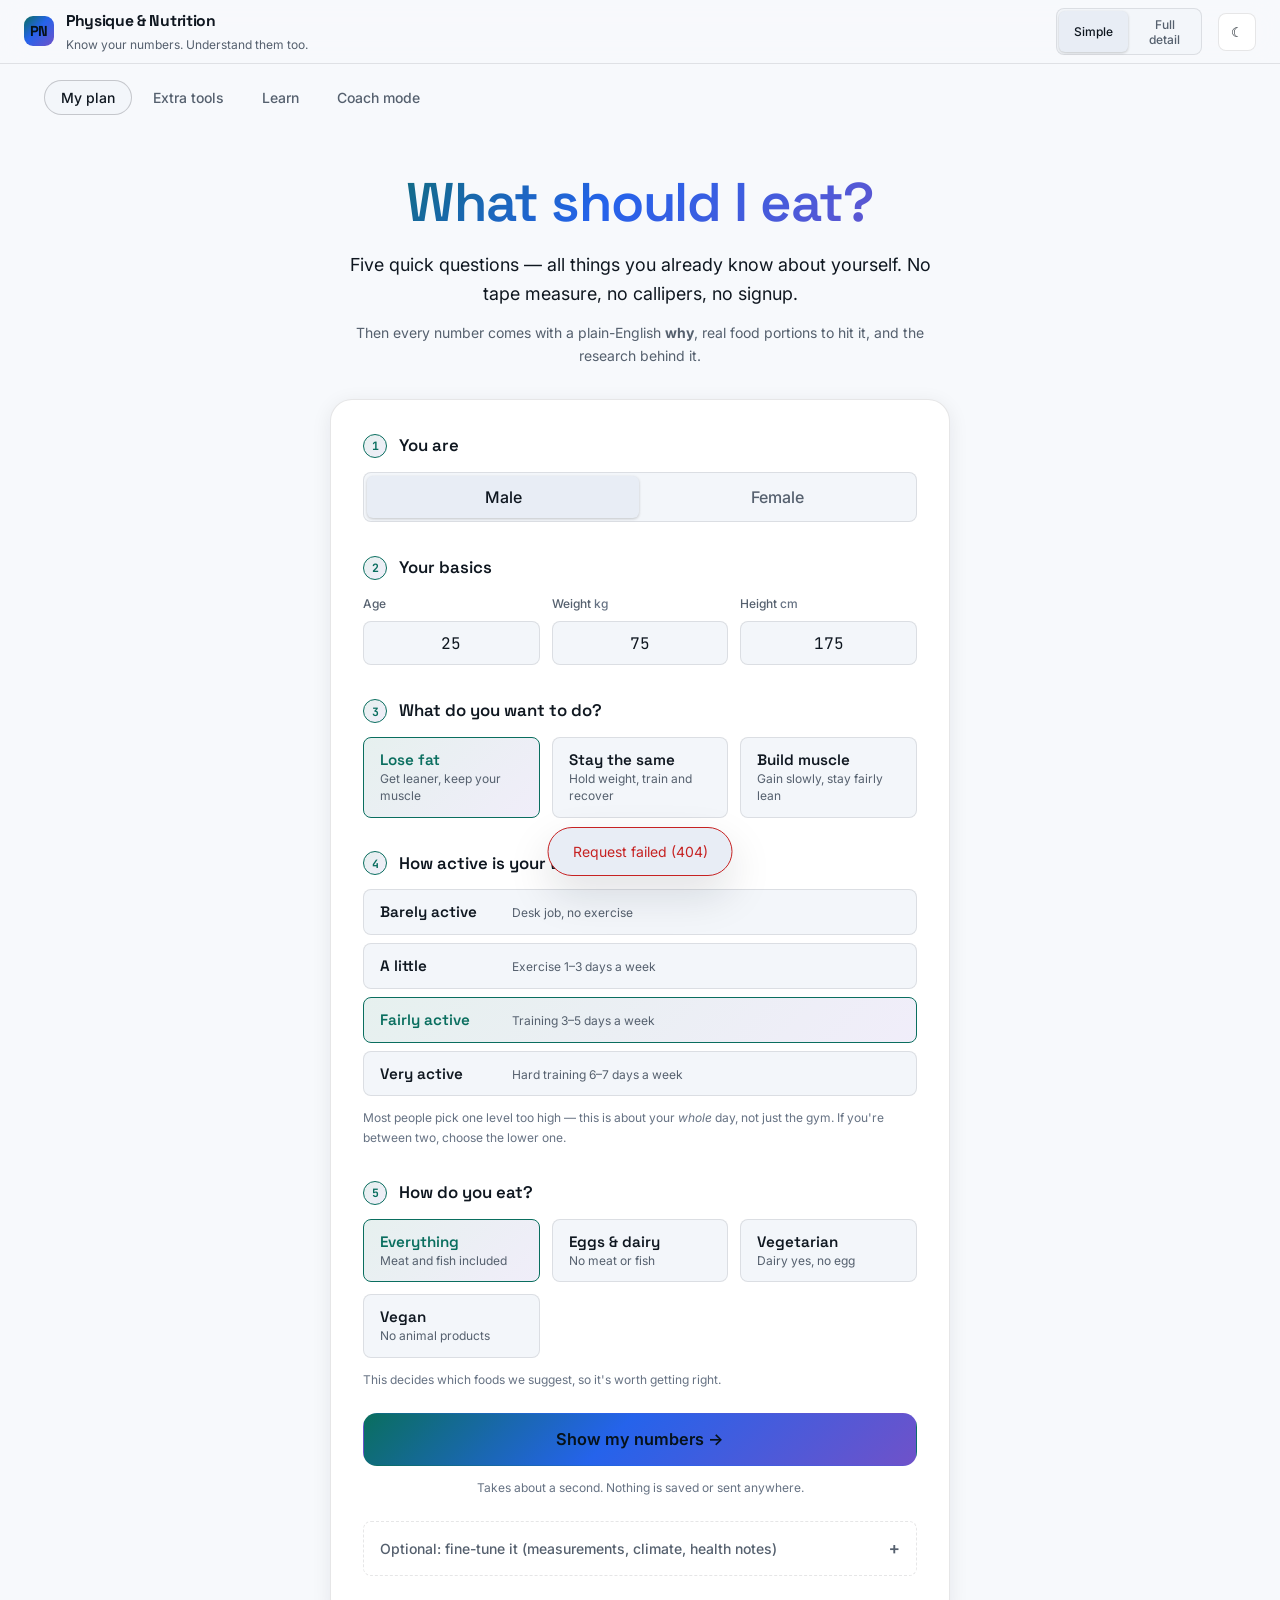
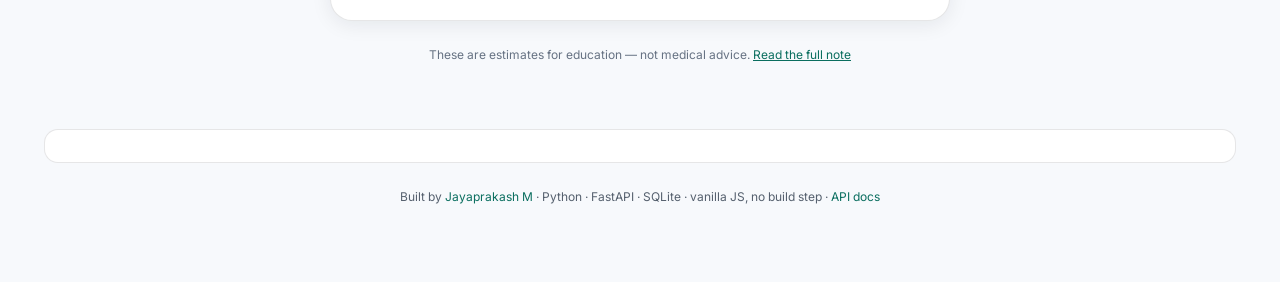
==== commit 9357aab9: "Finish the pass: CSV export, print records, accessibility, measured contrast Completing the work rat" ====
--- a/static/index.html
+++ b/static/index.html
@@ -8,12 +8,16 @@
 
   <link rel="icon" type="image/svg+xml" href="/static/favicon.svg" />
 
+  <!-- The ?v= on our own CSS and JS below is a cache buster. Without it, a
+       returning client keeps running the JavaScript their browser cached weeks
+       ago while the server serves new HTML — which breaks in confusing ways.
+       Bump the version whenever a file in static/css or static/js changes. -->
   <link rel="preconnect" href="https://fonts.googleapis.com" />
   <link rel="preconnect" href="https://fonts.gstatic.com" crossorigin />
   <link href="https://fonts.googleapis.com/css2?family=Space+Grotesk:wght@400;500;600;700&family=Inter:wght@400;500;600&family=JetBrains+Mono:wght@400;500;600;700&display=swap" rel="stylesheet" />
 
-  <link rel="stylesheet" href="/static/css/theme.css" />
-  <link rel="stylesheet" href="/static/css/app.css" />
+  <link rel="stylesheet" href="/static/css/theme.css?v=2.0.2" />
+  <link rel="stylesheet" href="/static/css/app.css?v=2.0.2" />
 </head>
 <body>
 
@@ -98,15 +102,15 @@
         <div class="q">
           <span class="q__label"><span class="q__n">3</span> What do you want to do?</span>
           <div class="cards" data-seg="goal" role="radiogroup">
-            <button type="button" data-value="cut" aria-pressed="true">
+            <button type="button" role="radio" data-value="cut" aria-checked="true">
               <strong>Lose fat</strong>
               <span>Get leaner, keep your muscle</span>
             </button>
-            <button type="button" data-value="maintain" aria-pressed="false">
+            <button type="button" role="radio" data-value="maintain" aria-checked="false">
               <strong>Stay the same</strong>
               <span>Hold weight, train and recover</span>
             </button>
-            <button type="button" data-value="bulk" aria-pressed="false">
+            <button type="button" role="radio" data-value="bulk" aria-checked="false">
               <strong>Build muscle</strong>
               <span>Gain slowly, stay fairly lean</span>
             </button>
@@ -116,19 +120,19 @@
         <div class="q">
           <span class="q__label"><span class="q__n">4</span> How active is your week?</span>
           <div class="cards cards--stack" data-seg="activity" role="radiogroup">
-            <button type="button" data-value="sedentary" aria-pressed="false">
+            <button type="button" role="radio" data-value="sedentary" aria-checked="false">
               <strong>Barely active</strong>
               <span>Desk job, no exercise</span>
             </button>
-            <button type="button" data-value="light" aria-pressed="false">
+            <button type="button" role="radio" data-value="light" aria-checked="false">
               <strong>A little</strong>
               <span>Exercise 1–3 days a week</span>
             </button>
-            <button type="button" data-value="moderate" aria-pressed="true">
+            <button type="button" role="radio" data-value="moderate" aria-checked="true">
               <strong>Fairly active</strong>
               <span>Training 3–5 days a week</span>
             </button>
-            <button type="button" data-value="active" aria-pressed="false">
+            <button type="button" role="radio" data-value="active" aria-checked="false">
               <strong>Very active</strong>
               <span>Hard training 6–7 days a week</span>
             </button>
@@ -143,16 +147,16 @@
         <div class="q">
           <span class="q__label"><span class="q__n">5</span> How do you eat?</span>
           <div class="cards" data-seg="diet" role="radiogroup">
-            <button type="button" data-value="omnivore" aria-pressed="true">
+            <button type="button" role="radio" data-value="omnivore" aria-checked="true">
               <strong>Everything</strong><span>Meat and fish included</span>
             </button>
-            <button type="button" data-value="eggetarian" aria-pressed="false">
+            <button type="button" role="radio" data-value="eggetarian" aria-checked="false">
               <strong>Eggs &amp; dairy</strong><span>No meat or fish</span>
             </button>
-            <button type="button" data-value="vegetarian" aria-pressed="false">
+            <button type="button" role="radio" data-value="vegetarian" aria-checked="false">
               <strong>Vegetarian</strong><span>Dairy yes, no egg</span>
             </button>
-            <button type="button" data-value="vegan" aria-pressed="false">
+            <button type="button" role="radio" data-value="vegan" aria-checked="false">
               <strong>Vegan</strong><span>No animal products</span>
             </button>
           </div>
@@ -437,13 +441,90 @@
     <div class="page-head">
       <h1>Coach mode</h1>
       <p>
-        For tracking other people. Save a client, log their measurements over
-        time, and watch the trend — one reading is noise, the line is the
+        For tracking other people. Send an onboarding link, read what comes back,
+        then log measurements over time — one reading is noise, the line is the
         information.
       </p>
     </div>
 
-    <div class="split">
+    <!-- No password configured: refuse rather than run unprotected. -->
+    <div id="coachLocked" hidden>
+      <div class="login">
+        <h2>Coach mode is locked</h2>
+        <p class="login__why">
+          This section holds other people's health data, so it won't run without a
+          password. That's deliberate — a missing setting should never mean an
+          unlocked door.
+        </p>
+        <div class="setup-note" id="setupNote"></div>
+      </div>
+    </div>
+
+    <!-- Login -->
+    <div id="coachLogin" hidden>
+      <form class="login" id="loginForm">
+        <h2>Coach login</h2>
+        <p class="login__why">
+          Your clients' measurements and onboarding answers are behind this. The
+          public calculator needs no login.
+        </p>
+        <label class="field-label" for="coachPassword">Password</label>
+        <input type="password" id="coachPassword" autocomplete="current-password"
+               placeholder="••••••••••••" required />
+        <button type="submit" class="btn btn--primary btn--full" id="loginBtn">Log in</button>
+        <p class="q__hint" id="loginError" hidden></p>
+      </form>
+    </div>
+
+    <!-- The workspace -->
+    <div id="coachWorkspace" hidden>
+      <div class="actions" style="justify-content:flex-end;margin-bottom:var(--sp-4)">
+        <button class="btn btn--ghost btn--sm" id="logoutBtn">Log out</button>
+      </div>
+
+      <!-- Onboarding links -->
+      <details class="tool" id="invitesTool" open>
+        <summary>
+          <span class="tool__title">Onboarding links</span>
+          <span class="tool__desc">
+            Send a new client a private questionnaire — one link, single use
+          </span>
+        </summary>
+        <div class="tool__body">
+          <form id="inviteForm">
+            <div class="row">
+              <label class="minifield">
+                <span>Who's it for? <em>a note to yourself</em></span>
+                <input type="text" id="inviteLabel" maxlength="80" placeholder="e.g. Arjun — gym referral" />
+              </label>
+              <label class="minifield">
+                <span>Expires after <em>days</em></span>
+                <input type="number" id="inviteTtl" value="14" min="1" max="90" />
+              </label>
+            </div>
+            <p class="q__hint">
+              The link contains a long random token, so it can't be guessed, and it
+              stops working once it's been filled in. The client never sees your note.
+            </p>
+            <button type="submit" class="btn btn--primary">Create a link</button>
+          </form>
+          <div id="inviteList" style="margin-top:var(--sp-5)"></div>
+        </div>
+      </details>
+
+      <!-- Submitted questionnaires -->
+      <details class="tool" id="intakesTool">
+        <summary>
+          <span class="tool__title">Completed questionnaires</span>
+          <span class="tool__desc">What your clients sent back, and what stands out</span>
+        </summary>
+        <div class="tool__body">
+          <div id="intakeList"><p class="muted small">Nothing submitted yet.</p></div>
+          <div id="intakeDetail"></div>
+        </div>
+      </details>
+
+      <div class="split">
       <div class="rail">
         <div class="card">
           <div class="card__head"><h2>New client</h2></div>
@@ -491,7 +572,8 @@
           <p>Add a client, or pick one from the list.</p>
         </div>
       </div>
-    </div>
+      </div><!-- /.split -->
+    </div><!-- /#coachWorkspace -->
   </section>
 
 </main>
@@ -505,9 +587,9 @@
   </p>
 </footer>
 
-<script src="/static/js/api.js"></script>
-<script src="/static/js/charts.js"></script>
-<script src="/static/js/render.js"></script>
-<script src="/static/js/app.js"></script>
+<script src="/static/js/api.js?v=2.0.2"></script>
+<script src="/static/js/charts.js?v=2.0.2"></script>
+<script src="/static/js/render.js?v=2.0.2"></script>
+<script src="/static/js/app.js?v=2.0.2"></script>
 </body>
 </html>
--- a/static/css/theme.css
+++ b/static/css/theme.css
@@ -58,7 +58,10 @@
 
   --text:       #E6EDF3;
   --text-muted: #8b97a6;
-  --text-faint: #77818f;
+  /* 4.5:1 on --surface-2, measured. The previous #77818f came out at 4.29 —
+     invisible as a defect, but it's the colour used for every food portion and
+     citation note, so it's a lot of small text sitting just under AA. */
+  --text-faint: #838e9c;
 
   --teal:   #5EEAD4;
   --violet: #A78BFA;
@@ -105,29 +108,42 @@
   --text-muted: #55606e;
   --text-faint: #667283;
 
-  /* Darkened accents — the dark-theme values fail contrast on white. */
-  --teal:   #0F9E8A;
-  --violet: #7C5CE0;
+  /* Darkened accents — the dark-theme values fail contrast on white. Every
+   * value in this block was measured against the background it actually
+   * renders on, not eyeballed.
+   *
+   * The teal is darker than it looks like it needs to be, and measured rather
+   * than eyeballed. As the accent it ends up as small text in a lot of places
+   * (section eyebrows, "Why this number?" summaries, tile labels, citation
+   * keys), and at 12–14px WCAG AA wants 4.5:1. A mid teal like #0F9E8A only
+   * reaches ~3.3:1 on a white card — it reads fine to most people and fails for
+   * anyone with reduced contrast sensitivity. #0A6E5F measures ~6.2:1 on white
+   * and ~5.7:1 on --surface-2, so every accent-text use passes without needing
+   * a separate token applied in a dozen places. */
+  --teal:   #0A6E5F;
+  --violet: #6F52C9;
   --blue:   #2563EB;
 
   --accent: var(--teal);
-  --gradient: linear-gradient(135deg, #0F9E8A 0%, #2563EB 45%, #7C5CE0 100%);
-  --gradient-soft: linear-gradient(135deg, rgba(15,158,138,0.10), rgba(124,92,224,0.10));
+  --gradient: linear-gradient(135deg, #0A6E5F 0%, #2563EB 45%, #6F52C9 100%);
+  --gradient-soft: linear-gradient(135deg, rgba(10,110,95,0.10), rgba(111,82,201,0.10));
 
-  --good:    #15803D;
-  --ok:      #0F9E8A;
-  --caution: #B45309;
-  --danger:  #DC2626;
+  --good:    #127336;
+  --ok:      #0A6E5F;   /* chip text — same contrast reasoning as --teal */
+  --caution: #A24A08;
+  --danger:  #C62222;
 
-  --good-bg:    rgba(21, 128, 61, 0.09);
-  --ok-bg:      rgba(15, 158, 138, 0.09);
-  --caution-bg: rgba(180, 83, 9, 0.10);
-  --danger-bg:  rgba(220, 38, 38, 0.09);
+  /* Tints are kept in step with the text colours above so a chip's label and
+     its background stay the same hue family. */
+  --good-bg:    rgba(18, 115, 54, 0.09);
+  --ok-bg:      rgba(10, 110, 95, 0.09);
+  --caution-bg: rgba(162, 74, 8, 0.10);
+  --danger-bg:  rgba(198, 34, 34, 0.09);
 
   --c-protein: #2563EB;
   --c-fat:     #B45309;
-  --c-carbs:   #0F9E8A;
-  --c-fibre:   #7C5CE0;
+  --c-carbs:   #0A6E5F;  /* also used as the carbs tile label at 12px */
+  --c-fibre:   #6F52C9;
   --c-water:   #2563EB;
 
   --shadow: 0 4px 20px rgba(15, 23, 42, 0.08);
--- a/static/css/app.css
+++ b/static/css/app.css
@@ -268,7 +268,8 @@
   font-size: var(--fs-sm); font-weight: 500;
   transition: all var(--dur-fast) var(--ease);
 }
-.seg button[aria-pressed="true"] {
+.seg button[aria-pressed="true"],
+.seg button[aria-checked="true"] {
   background: var(--surface-3); color: var(--text);
   box-shadow: 0 1px 3px rgba(0,0,0,0.2);
 }
@@ -894,11 +895,16 @@
 }
 .cards button span { font-size: var(--fs-xs); line-height: 1.4; }
 .cards button:hover { border-color: var(--line-strong); background: var(--surface-3); }
-.cards button[aria-pressed="true"] {
+/* Both ARIA states are matched: toggle groups use aria-pressed, radio groups use
+   aria-checked. Styling only one silently broke the selected look when the
+   radiogroups were corrected to proper ARIA. */
+.cards button[aria-pressed="true"],
+.cards button[aria-checked="true"] {
   border-color: var(--accent);
   background: var(--gradient-soft);
 }
-.cards button[aria-pressed="true"] strong { color: var(--accent); }
+.cards button[aria-pressed="true"] strong,
+.cards button[aria-checked="true"] strong { color: var(--accent); }
 
 .cards--stack button { flex-direction: row; align-items: baseline; gap: var(--sp-3); }
 .cards--stack button strong { min-width: 120px; }
@@ -1125,6 +1131,214 @@
 .tool__body { padding: var(--sp-5); }
 .tool__body > form { margin-bottom: var(--sp-5); }
 
+/* =============================================================================
+ *  CLIENT ONBOARDING (/start/<token>)
+ * =============================================================================
+ *  This page is a sales asset, so it gets the calmest treatment in the app: one
+ *  section per screen, a visible progress bar, and every question carrying its
+ *  own "why I'm asking". A client should finish it feeling taken seriously.
+ * ========================================================================== */
+
+.wrap--narrow { max-width: 720px; }
+
+.onboarding .card { padding: var(--sp-6); }
+@media (max-width: 560px) { .onboarding .card { padding: var(--sp-4); } }
+
+/* ---- Coach credibility strip ------------------------------------------- */
+.credentials__row {
+  display: flex; flex-wrap: wrap; gap: var(--sp-2);
+  margin-bottom: var(--sp-4);
+}
+
+/* ---- Progress ----------------------------------------------------------- */
+.progress { margin-bottom: var(--sp-5); }
+.progress__bar {
+  height: 5px;
+  background: var(--surface-3);
+  border-radius: var(--radius-pill);
+  overflow: hidden;
+}
+.progress__fill {
+  height: 100%;
+  background: var(--gradient);
+  border-radius: var(--radius-pill);
+  transition: width var(--dur) var(--ease);
+}
+.progress__label {
+  margin-top: var(--sp-2);
+  font-family: var(--font-mono);
+  font-size: var(--fs-xs);
+  color: var(--text-muted);
+  letter-spacing: 0.04em;
+}
+
+/* ---- One question ------------------------------------------------------- */
+.qfield {
+  padding: var(--sp-4) 0;
+  border-bottom: 1px solid var(--line);
+}
+.qfield:last-child { border-bottom: none; padding-bottom: 0; }
+
+.qfield__label {
+  display: block;
+  font-family: var(--font-display);
+  font-size: 1rem; font-weight: 600;
+  margin-bottom: var(--sp-2);
+}
+.qfield__label em {
+  font-style: normal; font-weight: 400;
+  color: var(--text-faint); font-size: var(--fs-sm);
+}
+.req { color: var(--caution); margin-left: 3px; }
+
+/* The trust mechanism. Muted enough not to compete with the question, present
+   enough that it never has to be hunted for. */
+.askwhy {
+  font-size: var(--fs-sm);
+  color: var(--text-muted);
+  line-height: 1.6;
+  margin: 0 0 var(--sp-3);
+  padding-left: var(--sp-3);
+  border-left: 2px solid color-mix(in srgb, var(--accent) 45%, transparent);
+}
+.askwhy__mark {
+  display: block;
+  font-family: var(--font-mono);
+  font-size: 10px; letter-spacing: 0.1em; text-transform: uppercase;
+  color: var(--accent);
+  margin-bottom: 2px;
+}
+
+/* An unanswered required question, highlighted on a failed Next. */
+.qfield--missing {
+  background: var(--danger-bg);
+  border-radius: var(--radius-sm);
+  padding: var(--sp-4);
+  margin: var(--sp-2) 0;
+  border-bottom-color: transparent;
+}
+.qfield--missing .qfield__label { color: var(--danger); }
+
+/* ---- Step navigation ---------------------------------------------------- */
+.stepnav {
+  display: flex; align-items: center; justify-content: space-between;
+  gap: var(--sp-3);
+  margin-top: var(--sp-5);
+}
+.stepnav .btn { min-width: 120px; }
+@media (max-width: 460px) {
+  .stepnav .btn { min-width: 0; flex: 1; }
+}
+
+/* ---- Tick list ---------------------------------------------------------- */
+.ticklist { list-style: none; padding: 0; margin: 0 0 var(--sp-4); }
+.ticklist li {
+  position: relative;
+  padding-left: var(--sp-5);
+  margin-bottom: var(--sp-3);
+  font-size: 0.92rem;
+  color: var(--text-muted);
+  line-height: 1.6;
+}
+.ticklist li::before {
+  content: "✓";
+  position: absolute; left: 0; top: 0;
+  color: var(--accent); font-weight: 700;
+}
+
+/* =============================================================================
+ *  COACH LOGIN
+ * ========================================================================== */
+
+.login {
+  max-width: 420px;
+  margin: var(--sp-7) auto;
+  background: var(--surface);
+  border: 1px solid var(--line);
+  border-radius: var(--radius-lg);
+  padding: var(--sp-6);
+  box-shadow: var(--shadow);
+}
+.login h2 { font-size: var(--fs-h3); margin-bottom: var(--sp-3); }
+.login__why {
+  font-size: var(--fs-sm); color: var(--text-muted);
+  margin-bottom: var(--sp-5); line-height: 1.65;
+}
+.login input[type="password"] {
+  width: 100%;
+  padding: 0.7rem 0.85rem;
+  background: var(--surface-2);
+  border: 1px solid var(--line);
+  border-radius: var(--radius-sm);
+  color: var(--text);
+  font-family: var(--font-mono);
+  font-size: 1rem;
+  margin-bottom: var(--sp-4);
+}
+.login input[type="password"]:focus { outline: none; border-color: var(--accent); }
+
+.setup-note {
+  background: var(--caution-bg);
+  border: 1px solid color-mix(in srgb, var(--caution) 40%, transparent);
+  border-radius: var(--radius-sm);
+  padding: var(--sp-4);
+  font-size: var(--fs-sm);
+  color: var(--text-muted);
+  line-height: 1.7;
+}
+.setup-note pre {
+  background: var(--bg);
+  border: 1px solid var(--line);
+  border-radius: var(--radius-sm);
+  padding: var(--sp-3);
+  overflow-x: auto;
+  font-family: var(--font-mono);
+  font-size: var(--fs-xs);
+  color: var(--text);
+  margin: var(--sp-3) 0 0;
+}
+
+/* =============================================================================
+ *  INVITE LINKS & SUBMITTED INTAKES (coach side)
+ * ========================================================================== */
+
+.invite {
+  display: flex; flex-wrap: wrap; align-items: center; gap: var(--sp-3);
+  padding: var(--sp-4);
+  background: var(--surface-2);
+  border: 1px solid var(--line);
+  border-radius: var(--radius-sm);
+  margin-bottom: var(--sp-3);
+}
+.invite__main { flex: 1; min-width: 200px; }
+.invite__label { font-weight: 600; font-size: 0.95rem; }
+.invite__url {
+  display: block;
+  font-family: var(--font-mono);
+  font-size: var(--fs-xs);
+  color: var(--text-faint);
+  word-break: break-all;
+  margin-top: 2px;
+}
+.invite--used { opacity: 0.62; }
+
+.answer-grid { display: grid; gap: var(--sp-3); }
+.answer-row {
+  display: grid;
+  grid-template-columns: minmax(150px, 34%) 1fr;
+  gap: var(--sp-3);
+  padding: var(--sp-3) 0;
+  border-bottom: 1px solid var(--line);
+  font-size: 0.92rem;
+}
+.answer-row:last-child { border-bottom: none; }
+.answer-row dt { color: var(--text-muted); }
+.answer-row dd { margin: 0; white-space: pre-wrap; }
+.answer-row dd:empty::after { content: "—"; color: var(--text-faint); }
+@media (max-width: 560px) {
+  .answer-row { grid-template-columns: 1fr; gap: 2px; }
+}
+
 /* ------------------------------- Print ---------------------------------- *
  * The printable client summary. Force light colours, open every <details> so
  * the explanations appear (the whole point — a coach hands over the reasoning,
@@ -1159,4 +1373,55 @@
   .blocked::after { display: none; }
   a { color: #000; text-decoration: underline; }
   a[href^="http"]::after { content: " (" attr(href) ")"; font-size: 8pt; color: #666; }
-}
+
+  /* ---- Onboarding & coach surfaces ---------------------------------- */
+
+  /* Interface furniture that means nothing on paper. */
+  .progress, .stepnav, .login, .seg, .cards, .upgrade,
+  .recap, .credentials__row { display: none !important; }
+
+  /* An onboarding link contains a live, single-use secret token. Printing the
+     coach workspace must never put one on paper where it can be photographed or
+     left on a desk — so the URLs are stripped, not just shrunk. */
+  .invite__url { display: none !important; }
+  .invite { border: none; padding: var(--sp-2) 0; background: none; }
+
+  /* A client's questionnaire is the main thing worth printing here: for their
+     records, or to hand to a dietitian when the health section says you should. */
+  .answer-row {
+    grid-template-columns: 38% 1fr;
+    break-inside: avoid;
+    padding: 4pt 0;
+    border-bottom: 1px solid #ddd;
+  }
+  .answer-row dt { font-weight: 600; }
+  .qfield { break-inside: avoid; }
+  .askwhy { color: #444; border-left-color: #999; }
+
+  /* Keep a numbered step and its text together across a page break. */
+  .step, .job, .risk-box, .micro, .invite { break-inside: avoid; }
+  .step__n {
+    background: #eee !important; color: #000 !important;
+    border: 1px solid #999;
+  }
+
+  /* Gradient text renders as invisible in most print pipelines, because the
+     fill is transparent and the background image is dropped. */
+  .hero h1, .answer__kcal, .progress__fill {
+    background: none !important;
+    -webkit-text-fill-color: #000 !important;
+    color: #000 !important;
+  }
+
+  /* A printed record needs a date; on screen the browser chrome shows it. */
+  .onboarding main::after,
+  #intakeDetail::after {
+    content: "Printed from the Physique & Nutrition Coaching Toolkit — confidential client record.";
+    display: block;
+    margin-top: 12pt;
+    padding-top: 6pt;
+    border-top: 1px solid #999;
+    font-size: 8pt;
+    color: #555;
+  }
+}
